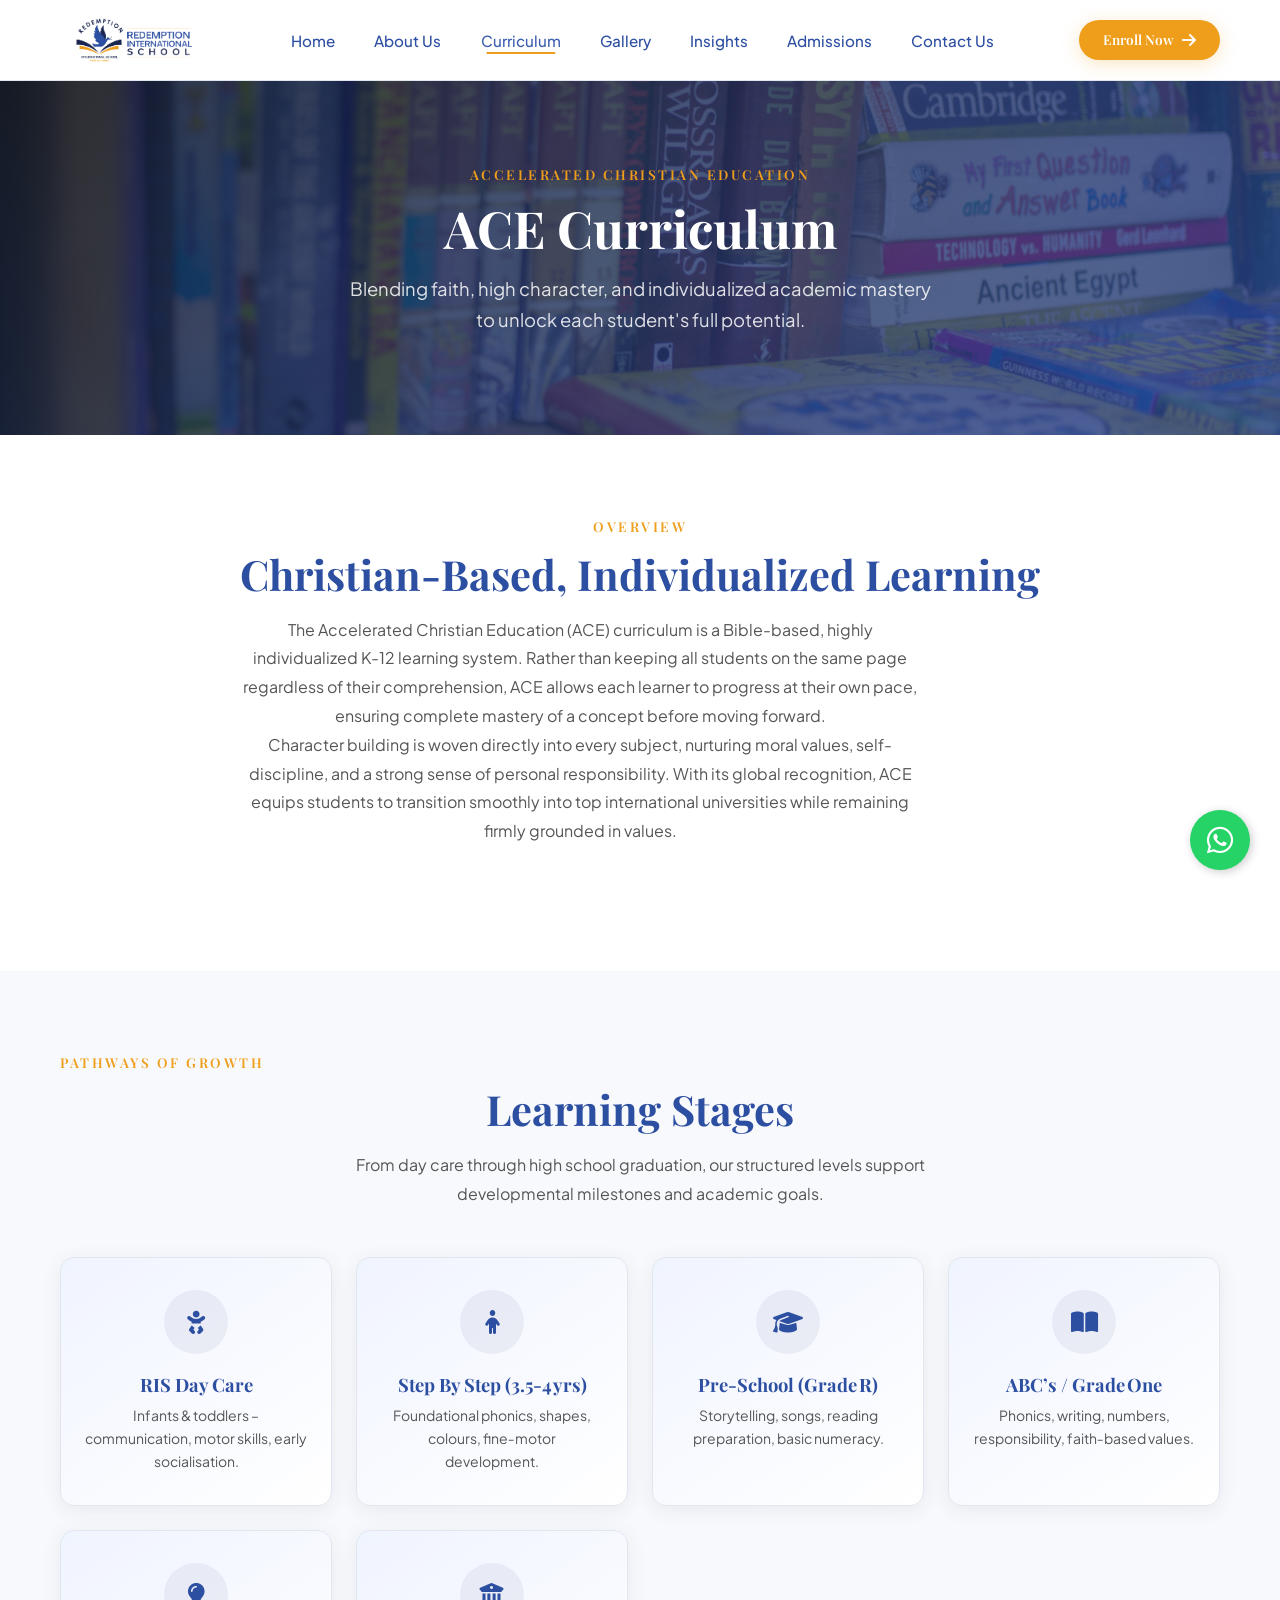
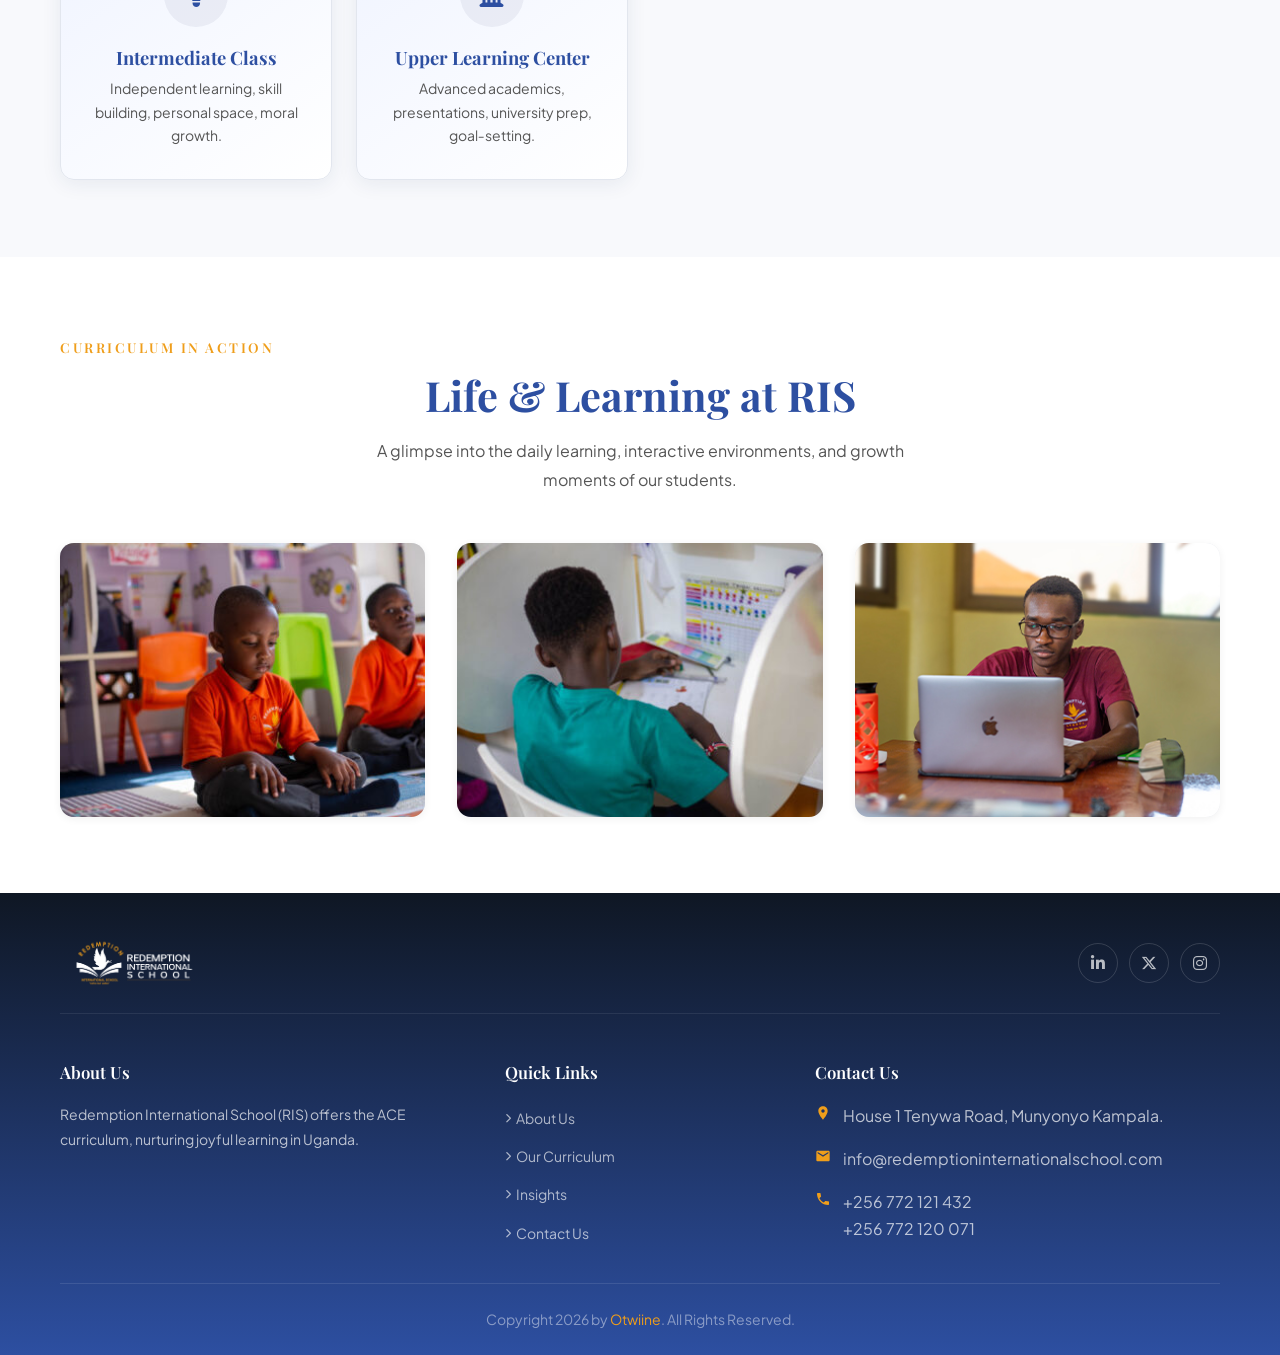
==== ace.html @ 7182ed81 "feat: update curriculum page to display ACE, Cambridge, and CBC pathways with dedicated sub-pages" ====
<!DOCTYPE html>
<html lang="en">

<head>
  <meta charset="UTF-8">
  <meta name="viewport" content="width=device-width, initial-scale=1.0">
  <title>ACE Curriculum | Redemption International School</title>
  <link rel="icon" type="image/png" href="Assets/Images/Logos/ris-logo-2.png">
  <meta name="description"
    content="Explore the Accelerated Christian Education (ACE) curriculum and learning stages at Redemption International School.">
  <link rel="stylesheet" href="style.css">
  <!-- Font Awesome -->
  <link rel="stylesheet" href="https://cdnjs.cloudflare.com/ajax/libs/font-awesome/6.5.1/css/all.min.css"
    integrity="sha512-DTOQO9RWCH3ppGqcWaEA1BIZOC6xxalwEsw9c2QQeAIftl+Vegovlnee1c9QX4TctnWMn13TZye+giMm8e2LwA=="
    crossorigin="anonymous" referrerpolicy="no-referrer">
</head>

<body>
  <!-- HEADER -->
  <header class="header" id="header">
    <nav class="nav-bar">
      <div class="container">
        <a href="index.html" class="logo"><img src="Assets/Images/Logos/ris-logo.png" alt="RIS Logo"></a>
        <ul class="nav-menu" id="navMenu">
          <li><a href="index.html#hero">Home</a></li>
          <li><a href="index.html#about">About Us</a></li>
          <li><a href="curriculum.html" class="active">Curriculum</a></li>
          <li><a href="gallery.html">Gallery</a></li>
          <li><a href="insights.html">Insights</a></li>
          <li><a href="admissions.html">Admissions</a></li>
          <li><a href="contact.html">Contact Us</a></li>
        </ul>
        <div class="nav-cta"><a href="admissions.html" class="btn btn-primary">Enroll Now <i
              class="fas fa-arrow-right"></i></a></div>
        <div class="menu-toggle" id="menuToggle" aria-label="Toggle navigation menu" role="button" tabindex="0">
          <span></span><span></span><span></span>
        </div>
      </div>
    </nav>
  </header>

  <div class="mobile-overlay" id="mobileOverlay"></div>

  <!-- PAGE HEADER -->
  <section class="page-header" style="background-image: url('Assets/Images/library.jpeg');">
    <div class="page-header-overlay"></div>
    <div class="container">
      <span class="subtitle centered">Accelerated Christian Education</span>
      <h1 class="page-title">ACE Curriculum</h1>
      <p class="page-desc">Blending faith, high character, and individualized academic mastery to unlock each student's full potential.</p>
    </div>
  </section>

  <!-- INTRO SECTION -->
  <section class="section-pad" id="curriculum-intro">
    <div class="container">
      <div class="text-center" style="max-width: 800px; margin: 0 auto 3rem;">
        <span class="subtitle centered">Overview</span>
        <h2 class="section-heading">Christian-Based, Individualized Learning</h2>
        <p class="section-text">
          The Accelerated Christian Education (ACE) curriculum is a Bible-based, highly individualized K-12 learning system. Rather than keeping all students on the same page regardless of their comprehension, ACE allows each learner to progress at their own pace, ensuring complete mastery of a concept before moving forward. 
        </p>
        <p class="section-text">
          Character building is woven directly into every subject, nurturing moral values, self-discipline, and a strong sense of personal responsibility. With its global recognition, ACE equips students to transition smoothly into top international universities while remaining firmly grounded in values.
        </p>
      </div>
    </div>
  </section>

  <!-- STAGES GRID -->
  <section class="section-pad" id="stages" style="background-color: var(--clr-light);">
    <div class="container">
      <span class="subtitle centered">Pathways of Growth</span>
      <h2 class="section-heading text-center">Learning Stages</h2>
      <p class="section-text text-center" style="max-width: 600px; margin: 0 auto 3rem;">
        From day care through high school graduation, our structured levels support developmental milestones and academic goals.
      </p>
      <div class="values-grid stagger-children">
        <div class="value-card">
          <div class="icon-circle"><i class="fas fa-baby"></i></div>
          <h3>RIS Day Care</h3>
          <p>Infants & toddlers – communication, motor skills, early socialisation.</p>
        </div>
        <div class="value-card">
          <div class="icon-circle"><i class="fas fa-child"></i></div>
          <h3>Step By Step (3.5‑4 yrs)</h3>
          <p>Foundational phonics, shapes, colours, fine‑motor development.</p>
        </div>
        <div class="value-card">
          <div class="icon-circle"><i class="fas fa-graduation-cap"></i></div>
          <h3>Pre‑School (Grade R)</h3>
          <p>Storytelling, songs, reading preparation, basic numeracy.</p>
        </div>
        <div class="value-card">
          <div class="icon-circle"><i class="fas fa-book-open"></i></div>
          <h3>ABC’s / Grade One</h3>
          <p>Phonics, writing, numbers, responsibility, faith‑based values.</p>
        </div>
        <div class="value-card">
          <div class="icon-circle"><i class="fas fa-lightbulb"></i></div>
          <h3>Intermediate Class</h3>
          <p>Independent learning, skill building, personal space, moral growth.</p>
        </div>
        <div class="value-card">
          <div class="icon-circle"><i class="fas fa-university"></i></div>
          <h3>Upper Learning Center</h3>
          <p>Advanced academics, presentations, university prep, goal‑setting.</p>
        </div>
      </div>
    </div>
  </section>

  <!-- GALLERY SECTION -->
  <section class="section-pad" id="curriculum-gallery" style="background-color: var(--clr-white);">
    <div class="container">
      <span class="subtitle centered">Curriculum in Action</span>
      <h2 class="section-heading text-center">Life & Learning at RIS</h2>
      <p class="section-text text-center" style="max-width: 600px; margin: 0 auto 2rem;">
        A glimpse into the daily learning, interactive environments, and growth moments of our students.
      </p>

      <div class="gallery-grid">
        <!-- Image 1 -->
        <div class="gallery-item">
          <img src="Assets/Images/Gallery/preschool.jpeg" alt="Preschool Learning">
          <div class="overlay"><span>Early Discovery & Phonics</span></div>
        </div>
        <!-- Image 2 -->
        <div class="gallery-item">
          <img src="Assets/Images/Gallery/Focus.jpeg" alt="Individualized Focus">
          <div class="overlay"><span>Self-Paced Mastery & Study</span></div>
        </div>
        <!-- Image 3 -->
        <div class="gallery-item">
          <img src="Assets/Images/Gallery/Upper.jpg" alt="Upper Learning">
          <div class="overlay"><span>Collaborative Problem Solving</span></div>
        </div>
      </div>
    </div>
  </section>

  <!-- FOOTER -->
  <footer class="footer" id="footer">
    <div class="container">
      <div class="footer-top">
        <div class="footer-logo"><a href="index.html" class="logo"><img src="Assets/Images/Logos/ris-logo-1.png"
              alt="RIS Logo"></a></div>
        <div class="footer-socials">
          <a href="https://www.linkedin.com/company/redemption-international-school/" target="_blank"
            rel="noopener noreferrer" aria-label="LinkedIn"><i class="fab fa-linkedin-in"></i></a>
          <a href="https://x.com/RIS_Munyonyo" target="_blank" rel="noopener noreferrer" aria-label="Twitter / X"><i
              class="fab fa-x-twitter"></i></a>
          <a href="https://www.instagram.com/redemption_international_sch" target="_blank" rel="noopener noreferrer"
            aria-label="Instagram"><i class="fab fa-instagram"></i></a>
        </div>
      </div>
      <div class="footer-grid">
        <div class="footer-col">
          <h3>About Us</h3>
          <p>Redemption International School (RIS) offers the ACE curriculum, nurturing joyful learning in Uganda.</p>
        </div>
        <div class="footer-col">
          <h3>Quick Links</h3>
          <ul>
            <li><a href="index.html#about"><i class="fas fa-chevron-right" style="font-size:0.6rem;"></i> About Us</a>
            </li>
            <li><a href="curriculum.html"><i class="fas fa-chevron-right" style="font-size:0.6rem;"></i> Our
                Curriculum</a></li>
            <li><a href="insights.html"><i class="fas fa-chevron-right" style="font-size:0.6rem;"></i> Insights</a></li>
            <li><a href="contact.html"><i class="fas fa-chevron-right" style="font-size:0.6rem;"></i> Contact Us</a>
            </li>
          </ul>
        </div>
        <div class="footer-col">
          <h3>Contact Us</h3>
          <div class="footer-contact-item"><svg viewBox="0 0 24 24">
              <path
                d="M12 2C8.13 2 5 5.13 5 9c0 5.25 7 13 7 13s7-7.75 7-13c0-3.87-3.13-7-7-7zm0 9.5c-1.38 0-2.5-1.12-2.5-2.5S10.62 6.5 12 6.5s2.5 1.12 2.5 2.5S13.38 11.5 12 11.5z" />
            </svg>House 1 Tenywa Road, Munyonyo Kampala.</div>
          <div class="footer-contact-item"><svg viewBox="0 0 24 24">
              <path
                d="M20 4H4c-1.1 0-2 .9-2 2v12c0 1.1.9 2 2 2h16c1.1 0 2-.9 2-2V6c0-1.1-.9-2-2-2zm0 4l-8 5-8-5V6l8 5 8-5v2z" />
            </svg><a href="mailto:info@redemptioninternationalschool.com">info@redemptioninternationalschool.com</a>
          </div>
          <div class="footer-contact-item"><svg viewBox="0 0 24 24">
              <path
                d="M6.62 10.79c1.44 2.83 3.76 5.14 6.59 6.59l2.2-2.2c.27-.27.67-.36 1.02-.24 1.12.37 2.33.57 3.57.57.55 0 1 .45 1 1V20c0 .55-.45 1-1 1-9.39 0-17-7.61-17-17 0-.55.45-1 1-1h3.5c.55 0 1 .45 1 1 0 1.25.2 2.45.57 3.57.11.35.03.74-.25 1.02l-2.2 2.2z" />
            </svg>+256 772 121 432<br>+256 772 120 071</div>
        </div>
      </div>
      <div class="footer-bottom">
        <p>Copyright <span id="footerYear"></span> by <a href="https://github.com/Otwiine" target="_blank">Otwiine</a>.
          All Rights Reserved.</p>
      </div>
    </div>
  </footer>

  <button class="scroll-top" id="scrollTop" aria-label="Scroll to top"><svg viewBox="0 0 24 24">
      <path d="M7.41 15.41L12 10.83l4.59 4.58L18 14l-6-6-6 6z" />
    </svg></button>

  <script src="script.js"></script>
  <div class="whatsapp-float" id="whatsappFloat">
    <div class="whatsapp-options" id="whatsappOptions">
      <a href="https://wa.me/256772121432" target="_blank" class="whatsapp-option"><i class="fab fa-whatsapp"></i> +256
        772 121 432</a>
      <a href="https://wa.me/254794888133" target="_blank" class="whatsapp-option"><i class="fab fa-whatsapp"></i> +254
        794 888 133</a>
    </div>
    <button class="whatsapp-btn" id="whatsappBtn" aria-label="Contact on WhatsApp"><i
        class="fab fa-whatsapp"></i></button>
  </div>
</body>

</html>
---- style.css ----
/* ============================================
   REDEMPTION INTERNATIONAL SCHOOL — STYLE.CSS
   ============================================ */

/* ---------- Google Fonts ---------- */
@import url('https://fonts.googleapis.com/css2?family=Playfair+Display:wght@700;800&family=Plus+Jakarta+Sans:wght@300;400;500;600;700;800&display=swap');

/* ---------- CSS Custom Properties ---------- */
:root {
  /* Colors */
  --clr-primary: #2d4fa1;
  /* Updated Royal Blue */
  --clr-primary-light: #3d5fb1;
  /* Adjusted Royal Blue Light */
  --clr-accent: #ef9e1b;
  /* Updated Warm Amber Gold */
  --clr-accent-hover: #d88a0a;
  --clr-dark: #0f1724;
  --clr-charcoal: #242424;
  --clr-body: #555;
  --clr-light: #f8f9fc;
  --clr-white: #ffffff;
  --clr-border: #e2e6ee;
  --clr-card-bg: #ffffff;
  --clr-overlay: rgba(15, 23, 36, 0.65);

  /* Gradients */
  --grad-hero: linear-gradient(135deg, rgba(45, 79, 161, 0.88) 0%, rgba(15, 23, 36, 0.75) 100%);
  --grad-accent: linear-gradient(135deg, #ef9e1b 0%, #f7bd00 100%);
  --grad-dark: linear-gradient(180deg, #0f1724 0%, #2d4fa1 100%);
  --grad-card: linear-gradient(145deg, #f0f4ff 0%, #ffffff 100%);

  /* Typography */
  --ff-heading: 'Playfair Display', serif;
  --ff-body: 'Plus Jakarta Sans', sans-serif;

  --fs-hero: clamp(2.2rem, 5vw, 3.8rem);
  --fs-h2: clamp(1.6rem, 3.5vw, 2.6rem);
  --fs-h3: clamp(1.1rem, 2vw, 1.5rem);
  --fs-h5: 0.85rem;
  --fs-body: 1rem;
  --fs-small: 0.875rem;

  /* Spacing */
  --section-pad: clamp(3rem, 6vw, 6rem) clamp(1rem, 4vw, 2rem);
  --container-max: 1200px;

  /* Misc */
  --radius-sm: 8px;
  --radius-md: 14px;
  --radius-lg: 24px;
  --radius-full: 9999px;
  --shadow-sm: 0 2px 8px rgba(0, 0, 0, 0.06);
  --shadow-md: 0 8px 30px rgba(0, 0, 0, 0.09);
  --shadow-lg: 0 16px 50px rgba(0, 0, 0, 0.12);
  --shadow-card: 0 4px 20px rgba(26, 46, 90, 0.08);
  --transition: 0.35s cubic-bezier(0.4, 0, 0.2, 1);
}

/* ---------- Reset & Base ---------- */
*,
*::before,
*::after {
  margin: 0;
  padding: 0;
  box-sizing: border-box;
}

html {
  scroll-behavior: smooth;
  -webkit-text-size-adjust: 100%;
}

body {
  font-family: var(--ff-body);
  font-size: var(--fs-body);
  line-height: 1.7;
  color: var(--clr-body);
  background: var(--clr-white);
  overflow-x: hidden;
  -webkit-font-smoothing: antialiased;
}

img {
  max-width: 100%;
  height: auto;
  display: block;
}

a {
  text-decoration: none;
  color: inherit;
  transition: color var(--transition);
}

ul,
ol {
  list-style: none;
}

h1,
h2,
h3,
h4,
h5,
h6 {
  font-family: var(--ff-heading);
  color: var(--clr-primary);
  line-height: 1.25;
  font-weight: 700;
}

.container {
  width: 100%;
  max-width: var(--container-max);
  margin: 0 auto;
  padding: 0 1.25rem;
}

/* ---------- Utility ---------- */
.section-pad {
  padding: var(--section-pad);
}

.text-center {
  text-align: center;
}

.text-center.section-text {
  margin-left: auto;
  margin-right: auto;
}

.subtitle {
  display: inline-block;
  font-family: var(--ff-heading);
  font-size: var(--fs-h5);
  font-weight: 600;
  text-transform: uppercase;
  letter-spacing: 2.5px;
  color: var(--clr-accent);
  margin-bottom: 0.6rem;
  position: relative;
  padding-left: 45px;
}

.subtitle::before {
  content: '';
  position: absolute;
  left: 0;
  top: 50%;
  transform: translateY(-50%);
  width: 32px;
  height: 2px;
  background: var(--clr-accent);
}

.subtitle.centered {
  padding-left: 0;
}

.subtitle.centered::before {
  display: none;
}

.section-heading {
  font-size: var(--fs-h2);
  margin-bottom: 1rem;
  color: var(--clr-primary);
}

.section-text {
  max-width: 680px;
  color: var(--clr-body);
  line-height: 1.8;
}

/* ============================================
   GLOBAL STYLES
   ============================================ */
.img-responsive {
  max-width: 100%;
  height: auto;
  display: block;
}

/* ============================================
   BUTTONS
   ============================================ */
.btn {
  display: inline-flex;
  align-items: center;
  gap: 0.5rem;
  padding: 0.8rem 2rem;
  border-radius: var(--radius-full);
  font-family: var(--ff-heading);
  font-size: 0.95rem;
  font-weight: 600;
  cursor: pointer;
  border: none;
  transition: all var(--transition);
  text-transform: capitalize;
}

.btn-primary {
  background: var(--clr-accent);
  color: var(--clr-white);
  box-shadow: 0 4px 18px rgba(239, 158, 28, 0.25);
}

.btn-primary:hover {
  background: var(--clr-accent-hover);
  transform: translateY(-2px);
  box-shadow: 0 8px 28px rgba(239, 158, 28, 0.35);
}

.btn-outline {
  background: transparent;
  color: var(--clr-white);
  border: 2px solid var(--clr-white);
}

.btn-outline:hover {
  background: var(--clr-white);
  color: var(--clr-primary);
  transform: translateY(-2px);
}

.btn-secondary {
  background: var(--clr-primary);
  color: var(--clr-white);
}

.btn-secondary:hover {
  background: var(--clr-primary-light);
  transform: translateY(-2px);
}

.btn-link {
  background: none;
  padding: 0;
  color: var(--clr-accent);
  font-weight: 600;
  text-decoration: none;
  position: relative;
}

.btn-link::after {
  content: '';
  position: absolute;
  bottom: -2px;
  left: 0;
  width: 0;
  height: 2px;
  background: var(--clr-accent);
  transition: width var(--transition);
}

.btn-link:hover::after {
  width: 100%;
}

.btn svg,
.btn i {
  font-size: 1rem;
  transition: transform var(--transition);
}

.btn:hover svg,
.btn:hover i {
  transform: translateX(4px);
}


/* ============================================
   CONTACT PAGE STYLES (REDESIGNED)
   ============================================ */
.contact-grid-main {
  display: grid;
  grid-template-columns: 1fr 1fr;
  gap: 4rem;
  margin-top: 3rem;
  margin-bottom: 5rem;
  align-items: start;
}

.contact-details-side .text-left {
  margin-bottom: 3rem;
}

.contact-info-v2 {
  display: flex;
  flex-direction: column;
  gap: 1.5rem;
  margin-bottom: 3rem;
}

.info-card-v2 {
  display: flex;
  gap: 1.5rem;
  padding: 1.5rem;
  background: var(--clr-light);
  border-radius: var(--radius-md);
  transition: all var(--transition);
  border: 1px solid var(--clr-border);
  text-decoration: none;
  color: inherit;
}

.info-card-v2:hover {
  transform: translateX(10px);
  border-color: var(--clr-primary);
  background: var(--clr-white);
  box-shadow: var(--shadow-md);
}

.info-card-v2 .icon-box {
  width: 50px;
  height: 50px;
  background: var(--clr-primary);
  color: var(--clr-white);
  border-radius: 12px;
  display: flex;
  align-items: center;
  justify-content: center;
  font-size: 1.2rem;
  flex-shrink: 0;
}

.info-text h4 {
  font-size: 1.1rem;
  margin-bottom: 0.3rem;
  color: var(--clr-primary);
}

.info-text p {
  font-size: 0.95rem;
  color: var(--clr-body);
  line-height: 1.5;
}

.click-hint {
  display: block;
  font-size: 0.8rem;
  color: var(--clr-accent);
  margin-top: 0.5rem;
  font-weight: 600;
}

.contact-image-space {
  margin-top: 2rem;
}

.form-card-v2 {
  background: var(--clr-white);
  padding: 3rem;
  border-radius: var(--radius-lg);
  box-shadow: var(--shadow-lg);
  border: 1px solid var(--clr-border);
}

.form-card-v2 h3 {
  margin-bottom: 2rem;
  font-size: 1.8rem;
  color: var(--clr-primary);
}

.contact-form-v2 .form-row {
  display: grid;
  grid-template-columns: 1fr 1fr;
  gap: 1.5rem;
}

.contact-form-v2 .form-group {
  margin-bottom: 1.5rem;
}

.contact-form-v2 label {
  display: block;
  font-weight: 600;
  margin-bottom: 0.5rem;
  color: var(--clr-primary);
  font-size: 0.9rem;
}

.contact-form-v2 input,
.contact-form-v2 textarea {
  width: 100%;
  padding: 1rem;
  border: 1px solid var(--clr-border);
  border-radius: var(--radius-sm);
  background: #fdfdfd;
  transition: all var(--transition);
}

.contact-form-v2 input:focus,
.contact-form-v2 textarea:focus {
  outline: none;
  border-color: var(--clr-primary);
  background: var(--clr-white);
  box-shadow: 0 0 0 4px rgba(45, 79, 161, 0.1);
}

.social-links-v2 {
  margin-top: 3rem;
  padding-top: 2rem;
  border-top: 1px solid var(--clr-border);
}

.social-links-v2 p {
  font-weight: 600;
  margin-bottom: 1rem;
  color: var(--clr-primary);
}

.social-links-v2 .social-icons {
  display: flex;
  gap: 1rem;
}

.social-links-v2 .social-icons a {
  width: 45px;
  height: 45px;
  background: var(--clr-light);
  color: var(--clr-primary);
  border-radius: 50%;
  display: flex;
  align-items: center;
  justify-content: center;
  transition: all var(--transition);
}

.social-links-v2 .social-icons a:hover {
  background: var(--clr-primary);
  color: var(--clr-white);
  transform: translateY(-5px);
}

.map-container-v2 {
  border-radius: var(--radius-lg);
  overflow: hidden;
  box-shadow: var(--shadow-lg);
}

.w-100 {
  width: 100%;
}

@media (max-width: 992px) {
  .contact-grid-main {
    grid-template-columns: 1fr;
    gap: 3rem;
  }

  .contact-form-v2 .form-row {
    grid-template-columns: 1fr;
    gap: 0;
  }
}


/* ---------- Page Header Banner ---------- */
.page-header {
  position: relative;
  padding: 160px 0 100px;
  background-size: cover;
  background-position: center;
  background-repeat: no-repeat;
  color: var(--clr-white);
  text-align: center;
}

.page-header-overlay {
  position: absolute;
  inset: 0;
  background: linear-gradient(135deg, rgba(15, 23, 36, 0.85) 0%, rgba(45, 79, 161, 0.75) 100%);
  z-index: 1;
}

.page-header .container {
  position: relative;
  z-index: 2;
}

.page-header .subtitle {
  color: var(--clr-accent);
}

.page-header h1.page-title {
  font-size: clamp(2.2rem, 5vw, 3.2rem);
  color: var(--clr-white);
  margin-bottom: 0.8rem;
  font-family: var(--ff-heading);
}

.page-header .page-desc {
  font-size: clamp(0.95rem, 1.5vw, 1.15rem);
  color: rgba(255, 255, 255, 0.85);
  max-width: 600px;
  margin: 0 auto;
}

.gallery-section {
  padding: 120px 0 80px;
  background: var(--clr-light);
}

.gallery-grid {
  display: grid;
  grid-template-columns: repeat(auto-fill, minmax(300px, 1fr));
  gap: 2rem;
  margin-top: 3rem;
}

.gallery-item {
  position: relative;
  border-radius: var(--radius-md);
  overflow: hidden;
  aspect-ratio: 4/3;
  box-shadow: var(--shadow-sm);
  transition: transform var(--transition), box-shadow var(--transition);
  background: var(--clr-border);
  display: flex;
  align-items: center;
  justify-content: center;
}

.gallery-item:hover {
  transform: translateY(-5px);
  box-shadow: var(--shadow-md);
}

.gallery-item img {
  width: 100%;
  height: 100%;
  object-fit: cover;
  transition: transform 0.5s ease;
}

.gallery-item:hover img {
  transform: scale(1.05);
}

.gallery-item .overlay {
  position: absolute;
  inset: 0;
  background: linear-gradient(to top, rgba(26, 46, 90, 0.8), transparent);
  opacity: 0;
  transition: opacity var(--transition);
  display: flex;
  align-items: flex-end;
  padding: 1.5rem;
}

.gallery-item:hover .overlay {
  opacity: 1;
}

.gallery-item .overlay span {
  color: var(--clr-white);
  font-weight: 600;
  font-size: 1.1rem;
}

@media (max-width: 768px) {
  .gallery-grid {
    grid-template-columns: repeat(auto-fill, minmax(250px, 1fr));
    gap: 1.5rem;
  }
}

.header {
  position: fixed;
  top: 0;
  left: 0;
  width: 100%;
  z-index: 1000;
  transition: all var(--transition);
}

.header-top {
  display: none;
}

.header-top .container {
  display: flex;
  justify-content: flex-end;
  align-items: center;
  gap: 1.5rem;
  flex-wrap: wrap;
}

.header-top a {
  color: var(--clr-body);
}

.header-top a:hover {
  color: var(--clr-primary);
}

.header-top .info-item {
  display: flex;
  align-items: center;
  gap: 0.4rem;
}

.header-top .info-item svg {
  width: 14px;
  height: 14px;
  fill: var(--clr-primary);
}

.nav-bar {
  background: var(--clr-white);
  backdrop-filter: blur(18px);
  -webkit-backdrop-filter: blur(18px);
  border-bottom: 1px solid var(--clr-border);
  padding: 0;
  transition: all var(--transition);
}

.header.scrolled .nav-bar {
  background: var(--clr-white);
  box-shadow: var(--shadow-lg);
}

.nav-bar .container {
  display: flex;
  align-items: center;
  justify-content: space-between;
  min-height: 80px;
}

.logo {
  display: flex;
  align-items: center;
  gap: 0.8rem;
  flex-shrink: 0;
}

.logo img {
  height: 60px;
  width: auto;
  object-fit: contain;
}

.logo-text {
  font-family: var(--ff-heading);
  font-weight: 700;
  font-size: 1.2rem;
  color: var(--clr-primary);
  line-height: 1.1;
}

.logo-text span {
  display: block;
  font-size: 0.7rem;
  font-weight: 400;
  letter-spacing: 1.5px;
  text-transform: uppercase;
  color: var(--clr-body);
  opacity: 0.8;
}

.nav-menu {
  display: flex;
  align-items: center;
  gap: 0.25rem;
}

.nav-menu a {
  padding: 0.6rem 1.1rem;
  color: var(--clr-primary);
  font-size: 0.95rem;
  font-weight: 500;
  border-radius: var(--radius-sm);
  transition: all var(--transition);
  position: relative;
}

.nav-menu a::after {
  content: '';
  position: absolute;
  bottom: 5px;
  left: 50%;
  transform: translateX(-50%);
  width: 0;
  height: 2px;
  background: var(--clr-accent);
  border-radius: 2px;
  transition: width var(--transition);
}

.nav-menu a:hover,
.nav-menu a.active {
  color: var(--clr-primary-light);
}

.nav-menu a:hover::after,
.nav-menu a.active::after {
  width: 60%;
}

.nav-cta {
  display: flex;
  align-items: center;
  gap: 1rem;
}

.nav-cta .btn {
  padding: 0.55rem 1.5rem;
  font-size: 0.85rem;
}

/* Hamburger */
.menu-toggle {
  display: none;
  flex-direction: column;
  gap: 5px;
  cursor: pointer;
  padding: 0.5rem;
  z-index: 1001;
}

.menu-toggle span {
  width: 26px;
  height: 2.5px;
  background: var(--clr-primary);
  border-radius: 3px;
  transition: all var(--transition);
}

.menu-toggle.active span:nth-child(1) {
  transform: rotate(45deg) translate(5px, 5px);
}

.menu-toggle.active span:nth-child(2) {
  opacity: 0;
}

.menu-toggle.active span:nth-child(3) {
  transform: rotate(-45deg) translate(6px, -6px);
}


/* ============================================
   HERO SECTION
   ============================================ */
.hero {
  position: relative;
  min-height: 100vh;
  display: flex;
  align-items: center;
  justify-content: center;
  background: var(--clr-dark);
  overflow: hidden;
}

.hero-bg {
  position: absolute;
  inset: 0;
  z-index: 0;
}

.hero-video {
  width: 100%;
  height: 100%;
  object-fit: cover;
}

.hero-overlay {
  position: absolute;
  inset: 0;
  background: var(--grad-hero);
  z-index: 1;
}

.hero-content {
  position: relative;
  z-index: 2;
  text-align: center;
  max-width: 800px;
  padding: 2rem 1.5rem;
}

.hero-content h1 {
  font-size: var(--fs-hero);
  color: var(--clr-white);
  font-weight: 800;
  margin-bottom: 1.2rem;
  line-height: 1.15;
  animation: fadeInUp 0.8s ease-out;
}

.hero-content h1 span {
  color: var(--clr-accent);
}

.hero-content p {
  font-size: clamp(1rem, 2vw, 1.25rem);
  color: rgba(255, 255, 255, 0.85);
  margin-bottom: 2.2rem;
  animation: fadeInUp 0.8s 0.15s ease-out both;
}

.hero-buttons {
  display: flex;
  gap: 1rem;
  justify-content: center;
  flex-wrap: wrap;
  animation: fadeInUp 0.8s 0.3s ease-out both;
}


/* ============================================
   QUICK INFO BOXES
   ============================================ */
.quick-info {
  position: relative;
  z-index: 5;
  margin-top: -70px;
  padding: 0 1.25rem;
}

.quick-info .container {
  display: grid;
  grid-template-columns: repeat(3, 1fr);
  gap: 1.5rem;
}

.info-box {
  background: var(--clr-card-bg);
  border-radius: var(--radius-md);
  padding: 2rem 1.8rem;
  box-shadow: var(--shadow-md);
  display: flex;
  align-items: flex-start;
  gap: 1.2rem;
  transition: all var(--transition);
  border-bottom: 3px solid transparent;
}

.info-box:hover {
  transform: translateY(-5px);
  box-shadow: var(--shadow-lg);
  border-bottom-color: var(--clr-accent);
}

.info-box .icon-circle {
  width: 56px;
  height: 56px;
  min-width: 56px;
  border-radius: 50%;
  background: linear-gradient(135deg, rgba(239, 158, 28, 0.12) 0%, rgba(239, 158, 28, 0.05) 100%);
  display: flex;
  align-items: center;
  justify-content: center;
  color: var(--clr-accent);
  font-size: 1.3rem;
}

.info-box h3 {
  font-size: 1.1rem;
  margin-bottom: 0.35rem;
}

.info-box p {
  font-size: var(--fs-small);
  color: var(--clr-body);
  line-height: 1.6;
}


/* ============================================
   ABOUT SECTION
   ============================================ */
.about {
  padding: var(--section-pad);
  background: var(--clr-white);
}

.about .container {
  display: grid;
  grid-template-columns: 1fr 1fr;
  gap: 3.5rem;
  align-items: center;
}

.about-images {
  position: relative;
  display: flex;
  gap: 20px;
}

.about-img-main,
.about-img-secondary {
  flex: 1;
  border-radius: var(--radius-md);
  overflow: hidden;
  box-shadow: var(--shadow-md);
  height: 450px;
}

.about-img-main img,
.about-img-secondary img {
  width: 100%;
  height: 100%;
  object-fit: cover;
  transition: transform var(--transition);
}

.about-img-main:hover img,
.about-img-secondary:hover img {
  transform: scale(1.05);
}

@media (max-width: 768px) {
  .about-images {
    flex-direction: column;
  }

  .about-img-main,
  .about-img-secondary {
    height: 300px;
  }
}

.about-content .section-text {
  margin-bottom: 1.2rem;
}

.about-content .section-text+.section-text {
  margin-bottom: 2rem;
}


/* ============================================
   WHY CHOOSE US
   ============================================ */
.why-us {
  padding: var(--section-pad);
  background: var(--clr-light);
}

.why-us .container {
  display: flex;
  flex-direction: column;
  gap: 3rem;
}

.why-us-grid {
  display: grid;
  grid-template-columns: 1fr 1fr;
  gap: 3rem;
  align-items: center;
}

.why-us-content .section-text {
  margin-bottom: 2rem;
}

.mission-vision {
  display: flex;
  gap: 2rem;
  margin-top: 3rem;
  justify-content: center;
  flex-wrap: wrap;
}

.mv-card {
  background: var(--clr-card-bg);
  padding: 2rem;
  border-radius: var(--radius-md);
  box-shadow: var(--shadow-card);
  transition: all var(--transition);
  border-top: 3px solid var(--clr-accent);
  text-align: center;
  flex: 1;
  max-width: 450px;
  min-width: 280px;
  display: flex;
  flex-direction: column;
  align-items: center;
}

.mv-card:hover {
  transform: translateY(-4px);
  box-shadow: var(--shadow-md);
}

.mv-card .icon-circle {
  width: 56px;
  height: 56px;
  border-radius: 50%;
  background: rgba(239, 158, 28, 0.1);
  display: flex;
  align-items: center;
  justify-content: center;
  color: var(--clr-accent);
  margin-bottom: 1.2rem;
  font-size: 1.4rem;
}

.mv-card h3 {
  font-size: 1.05rem;
  margin-bottom: 0.5rem;
}

.mv-card p {
  font-size: var(--fs-small);
  line-height: 1.65;
}

.why-us-image {
  border-radius: var(--radius-lg);
  overflow: hidden;
  box-shadow: var(--shadow-lg);
}


/* ============================================
   FEATURES STRIP
   ============================================ */
.features-strip {
  background: var(--clr-primary);
  padding: 3rem 1.25rem;
}

.features-strip .container {
  display: grid;
  grid-template-columns: repeat(auto-fit, minmax(240px, 1fr));
  gap: 2.5rem;
}

.feature-item {
  text-align: center;
  color: var(--clr-white);
  transition: all var(--transition);
}

.feature-item:hover {
  transform: translateY(-4px);
}

.feature-item .icon-circle {
  width: 64px;
  height: 64px;
  margin: 0 auto 1rem;
  border-radius: 50%;
  background: rgba(255, 255, 255, 0.1);
  display: flex;
  align-items: center;
  justify-content: center;
  font-size: 1.5rem;
  color: var(--clr-accent);
  border: 2px solid rgba(255, 255, 255, 0.15);
  transition: all var(--transition);
}

.feature-item:hover .icon-circle {
  background: var(--clr-accent);
  color: var(--clr-white);
  border-color: var(--clr-accent);
}

.feature-item h3 {
  font-size: 1rem;
  color: var(--clr-white);
  font-weight: 600;
}


/* ============================================
   CORE VALUES
   ============================================ */
.core-values {
  padding: var(--section-pad);
  background: var(--clr-white);
}

.values-grid {
  display: grid;
  grid-template-columns: repeat(4, 1fr);
  gap: 1.5rem;
  margin-top: 2.5rem;
}

.value-card {
  background: var(--grad-card);
  border-radius: var(--radius-md);
  padding: 2rem 1.5rem;
  text-align: center;
  box-shadow: var(--shadow-card);
  transition: all var(--transition);
  border: 1px solid var(--clr-border);
  position: relative;
  overflow: hidden;
}

.value-card::before {
  content: '';
  position: absolute;
  top: 0;
  left: 0;
  width: 100%;
  height: 4px;
  background: var(--grad-accent);
  transform: scaleX(0);
  transform-origin: left;
  transition: transform var(--transition);
}

.value-card:hover::before {
  transform: scaleX(1);
}

.value-card:hover {
  transform: translateY(-6px);
  box-shadow: var(--shadow-md);
}

.value-card .icon-circle {
  width: 64px;
  height: 64px;
  margin: 0 auto 1.2rem;
  border-radius: 50%;
  background: rgba(26, 46, 90, 0.06);
  display: flex;
  align-items: center;
  justify-content: center;
  color: var(--clr-primary);
  font-size: 1.5rem;
  transition: all var(--transition);
}

.value-card:hover .icon-circle {
  background: var(--clr-primary);
  color: var(--clr-white);
}

.value-card h3 {
  font-size: 1.15rem;
  margin-bottom: 0.5rem;
}

.value-card p {
  font-size: var(--fs-small);
  line-height: 1.65;
}


/* ============================================
   CTA BANNER (Lifetime of Confidence)
   ============================================ */
.cta-banner {
  position: relative;
  padding: clamp(3.5rem, 7vw, 6rem) 1.25rem;
  background: var(--clr-dark);
  overflow: hidden;
}

.cta-banner-bg {
  position: absolute;
  inset: 0;
  z-index: 0;
}

.cta-banner-bg img {
  width: 100%;
  height: 100%;
  object-fit: cover;
}

.cta-banner-overlay {
  position: absolute;
  inset: 0;
  background: rgba(0, 0, 0, 0.4);
  z-index: 1;
}

.cta-banner .container {
  position: relative;
  z-index: 2;
  text-align: center;
}

.cta-banner h5 {
  font-size: var(--fs-h5);
  color: var(--clr-accent);
  text-transform: uppercase;
  letter-spacing: 3px;
  margin-bottom: 0.8rem;
}

.cta-banner h2 {
  font-size: var(--fs-h2);
  color: var(--clr-white);
  margin-bottom: 2rem;
}


/* ============================================
   FAQ SECTION
   ============================================ */
.faq {
  padding: var(--section-pad);
  background: var(--clr-light);
}

.faq .container {
  display: grid;
  grid-template-columns: 1fr 1fr;
  gap: 3rem;
  align-items: start;
}

.faq-content {
  padding-right: 1rem;
}

.accordion {
  display: flex;
  flex-direction: column;
  gap: 0.8rem;
  margin-top: 1.5rem;
}

.accordion-item {
  background: var(--clr-card-bg);
  border-radius: var(--radius-md);
  box-shadow: var(--shadow-sm);
  overflow: hidden;
  border: 1px solid var(--clr-border);
  transition: all var(--transition);
}

.accordion-item.active {
  box-shadow: var(--shadow-md);
  border-color: var(--clr-accent);
}

.accordion-header {
  display: flex;
  align-items: center;
  justify-content: space-between;
  padding: 1.2rem 1.5rem;
  cursor: pointer;
  gap: 1rem;
  transition: background var(--transition);
}

.accordion-header:hover {
  background: rgba(239, 158, 28, 0.04);
}

.accordion-header h4 {
  font-size: 1rem;
  font-weight: 600;
  color: var(--clr-charcoal);
  flex: 1;
}

.accordion-icon {
  width: 28px;
  height: 28px;
  min-width: 28px;
  border-radius: 50%;
  background: rgba(239, 158, 28, 0.1);
  display: flex;
  align-items: center;
  justify-content: center;
  transition: all var(--transition);
}

.accordion-icon svg {
  width: 14px;
  height: 14px;
  fill: var(--clr-accent);
  transition: transform var(--transition);
}

.accordion-item.active .accordion-icon {
  background: var(--clr-accent);
}

.accordion-item.active .accordion-icon svg {
  fill: var(--clr-white);
  transform: rotate(180deg);
}

.accordion-body {
  max-height: 0;
  overflow: hidden;
  transition: max-height 0.4s ease, padding 0.3s ease;
}

.accordion-item.active .accordion-body {
  max-height: 300px;
}

.accordion-body-inner {
  padding: 0 1.5rem 1.5rem;
  color: var(--clr-body);
  line-height: 1.8;
  font-size: var(--fs-small);
}

.faq-image {
  border-radius: var(--radius-lg);
  overflow: hidden;
  box-shadow: var(--shadow-lg);
}


/* ============================================
   ENROLL CTA
   ============================================ */
.enroll-cta {
  background: var(--grad-accent);
  padding: 2.5rem 1.25rem;
}

.enroll-cta .container {
  display: flex;
  align-items: center;
  justify-content: space-between;
  gap: 2rem;
  flex-wrap: wrap;
}

.enroll-cta h2 {
  font-size: clamp(1.3rem, 3vw, 1.8rem);
  color: var(--clr-white);
}

.enroll-cta .btn {
  background: var(--clr-white);
  color: var(--clr-primary);
  font-weight: 700;
}

.enroll-cta .btn:hover {
  background: var(--clr-dark);
  color: var(--clr-white);
}


/* ============================================
   NEWS / ARTICLES
   ============================================ */
.news {
  padding: var(--section-pad);
  background: var(--clr-white);
}

.news-grid {
  display: grid;
  grid-template-columns: repeat(3, 1fr);
  gap: 2rem;
  margin-top: 2.5rem;
}

.news-card {
  background: var(--clr-card-bg);
  border-radius: var(--radius-md);
  overflow: hidden;
  box-shadow: var(--shadow-card);
  transition: all var(--transition);
  border: 1px solid var(--clr-border);
}

.news-card:hover {
  transform: translateY(-6px);
  box-shadow: var(--shadow-lg);
}

.news-card-img {
  position: relative;
  height: 220px;
  overflow: hidden;
}

.news-card-img img {
  width: 100%;
  height: 100%;
  object-fit: cover;
  transition: transform 0.5s ease;
}

.news-card:hover .news-card-img img {
  transform: scale(1.06);
}

.news-date {
  position: absolute;
  top: 16px;
  left: 16px;
  background: var(--clr-accent);
  color: var(--clr-white);
  padding: 0.4rem 0.8rem;
  border-radius: var(--radius-sm);
  text-align: center;
  font-family: var(--ff-heading);
  line-height: 1.2;
}

.news-date strong {
  display: block;
  font-size: 1.25rem;
  font-weight: 700;
}

.news-date span {
  font-size: 0.7rem;
  text-transform: uppercase;
  letter-spacing: 1px;
  font-weight: 500;
}

.news-card-body {
  padding: 1.5rem;
}

.news-card-body h3 {
  font-size: 1.05rem;
  margin-bottom: 0.6rem;
  line-height: 1.4;
  transition: color var(--transition);
}

.news-card:hover .news-card-body h3 {
  color: var(--clr-accent);
}

.news-card-body p {
  font-size: var(--fs-small);
  color: var(--clr-body);
  line-height: 1.7;
  margin-bottom: 1rem;
  display: -webkit-box;
  -webkit-line-clamp: 3;
  -webkit-box-orient: vertical;
  overflow: hidden;
}


/* ============================================
   WHATSAPP FLOATING BUTTON
   ============================================ */
.whatsapp-float {
  position: fixed;
  bottom: 30px;
  right: 30px;
  z-index: 999;
}

.whatsapp-btn {
  width: 60px;
  height: 60px;
  background-color: #25d366;
  color: #fff;
  border-radius: 50%;
  display: flex;
  align-items: center;
  justify-content: center;
  font-size: 30px;
  box-shadow: 2px 2px 10px rgba(0, 0, 0, 0.2);
  border: none;
  cursor: pointer;
  transition: all 0.3s ease;
}

.whatsapp-btn:hover {
  background-color: #128c7e;
  transform: scale(1.1);
}

.whatsapp-options {
  position: absolute;
  bottom: 75px;
  right: 0;
  background: white;
  border-radius: 10px;
  box-shadow: 0 5px 15px rgba(0, 0, 0, 0.2);
  padding: 10px;
  display: none;
  flex-direction: column;
  gap: 10px;
  width: 200px;
  animation: slideUp 0.3s ease;
}

.whatsapp-options.show {
  display: flex;
}

.whatsapp-option {
  padding: 10px;
  color: #333;
  font-size: 0.9rem;
  font-weight: 600;
  display: flex;
  align-items: center;
  gap: 10px;
  border-radius: 5px;
  transition: background 0.3s;
}

.whatsapp-option:hover {
  background: #f0f0f0;
  color: #25d366;
}

.whatsapp-option i {
  color: #25d366;
  font-size: 1.2rem;
}

@keyframes slideUp {
  from {
    opacity: 0;
    transform: translateY(10px);
  }

  to {
    opacity: 1;
    transform: translateY(0);
  }
}

@media (max-width: 768px) {
  .whatsapp-float {
    bottom: 20px;
    right: 20px;
  }
}

.footer {
  background: var(--grad-dark);
  color: rgba(255, 255, 255, 0.7);
  padding: 2.5rem 1.25rem 0;
}

.footer .logo-text {
  color: var(--clr-white);
}

.footer .logo-text span {
  color: rgba(255, 255, 255, 0.7);
}

.footer-top {
  display: flex;
  justify-content: space-between;
  align-items: center;
  padding-bottom: 1.2rem;
  border-bottom: 1px solid rgba(255, 255, 255, 0.08);
  margin-bottom: 1.5rem;
}

.footer-logo .logo-text {
  font-size: 1.3rem;
}

.footer-socials {
  display: flex;
  gap: 0.7rem;
}

.footer-socials a {
  width: 40px;
  height: 40px;
  border-radius: 50%;
  border: 1px solid rgba(255, 255, 255, 0.15);
  display: flex;
  align-items: center;
  justify-content: center;
  color: rgba(255, 255, 255, 0.7);
  font-size: 1rem;
  transition: all var(--transition);
}

.footer-socials a:hover {
  background: var(--clr-accent);
  border-color: var(--clr-accent);
  color: var(--clr-white);
}

.footer-grid {
  display: grid;
  grid-template-columns: 1.5fr 1fr 1.5fr;
  gap: 2.5rem;
  padding: 1.5rem 0;
}

.footer-col h3 {
  font-size: 1.05rem;
  color: var(--clr-white);
  margin-bottom: 1.2rem;
  font-weight: 600;
}

.footer-col p {
  font-size: var(--fs-small);
  line-height: 1.8;
}

.footer-col ul li {
  margin-bottom: 0.6rem;
}

.footer-col ul li a {
  font-size: var(--fs-small);
  color: rgba(255, 255, 255, 0.65);
  transition: all var(--transition);
  display: inline-flex;
  align-items: center;
  gap: 0.3rem;
}

.footer-col ul li a:hover {
  color: var(--clr-accent);
  padding-left: 4px;
}

.footer-contact-item {
  display: flex;
  align-items: flex-start;
  gap: 0.75rem;
  margin-bottom: 1rem;
}

.footer-contact-item svg {
  width: 16px;
  height: 16px;
  min-width: 16px;
  fill: var(--clr-accent);
  margin-top: 3px;
}

.footer-contact-item span {
  font-size: var(--fs-small);
  line-height: 1.6;
}

.footer-contact-item a {
  color: rgba(255, 255, 255, 0.7);
}

.footer-contact-item a:hover {
  color: var(--clr-accent);
}

.footer-bottom {
  border-top: 1px solid rgba(255, 255, 255, 0.1);
  padding: 1.5rem 0;
  text-align: center;
  font-size: var(--fs-small);
  color: rgba(255, 255, 255, 0.45);
}

.footer-bottom a {
  color: var(--clr-accent);
}


/* ============================================
   SCROLL ANIMATIONS
   ============================================ */
.reveal {
  opacity: 0;
  transform: translateY(30px);
  transition: opacity 0.7s ease, transform 0.7s ease;
}

.reveal.visible {
  opacity: 1;
  transform: translateY(0);
}

.reveal-left {
  opacity: 0;
  transform: translateX(-40px);
  transition: opacity 0.7s ease, transform 0.7s ease;
}

.reveal-left.visible {
  opacity: 1;
  transform: translateX(0);
}

.reveal-right {
  opacity: 0;
  transform: translateX(40px);
  transition: opacity 0.7s ease, transform 0.7s ease;
}

.reveal-right.visible {
  opacity: 1;
  transform: translateX(0);
}

/* Stagger children */
.stagger-children>* {
  opacity: 0;
  transform: translateY(20px);
  transition: opacity 0.5s ease, transform 0.5s ease;
}

.stagger-children.visible>*:nth-child(1) {
  transition-delay: 0.05s;
}

.stagger-children.visible>*:nth-child(2) {
  transition-delay: 0.15s;
}

.stagger-children.visible>*:nth-child(3) {
  transition-delay: 0.25s;
}

.stagger-children.visible>*:nth-child(4) {
  transition-delay: 0.35s;
}

.stagger-children.visible>* {
  opacity: 1;
  transform: translateY(0);
}


/* ============================================
   KEYFRAMES
   ============================================ */
@keyframes fadeInUp {
  from {
    opacity: 0;
    transform: translateY(28px);
  }

  to {
    opacity: 1;
    transform: translateY(0);
  }
}

@keyframes pulse {

  0%,
  100% {
    transform: scale(1);
  }

  50% {
    transform: scale(1.05);
  }
}

/* ============================================
   SCROLL TO TOP
   ============================================ */
.scroll-top {
  position: fixed;
  bottom: 2rem;
  right: 2rem;
  width: 46px;
  height: 46px;
  border-radius: 50%;
  background: var(--clr-primary);
  color: var(--clr-white);
  display: flex;
  align-items: center;
  justify-content: center;
  cursor: pointer;
  box-shadow: var(--shadow-md);
  z-index: 900;
  opacity: 0;
  transform: translateY(20px);
  transition: all var(--transition);
  border: none;
}

.scroll-top.visible {
  opacity: 1;
  transform: translateY(0);
}

.scroll-top:hover {
  background: var(--clr-accent);
  transform: translateY(-3px);
}

.scroll-top svg {
  width: 18px;
  height: 18px;
  fill: currentColor;
}


/* ============================================
   RESPONSIVE
   ============================================ */

/* Tablet */
@media (max-width: 1024px) {
  .quick-info .container {
    grid-template-columns: 1fr;
    max-width: 500px;
  }

  .about .container,
  .why-us-grid,
  .faq .container {
    grid-template-columns: 1fr;
  }

  .about-images {
    max-width: 500px;
    margin: 0 auto;
  }

  .why-us-image {
    max-width: 500px;
    margin: 0 auto;
  }

  .faq-image {
    max-width: 500px;
    margin: 0 auto;
  }

  .features-strip .container {
    grid-template-columns: repeat(2, 1fr);
  }

  .values-grid {
    grid-template-columns: repeat(2, 1fr);
  }

  .news-grid {
    grid-template-columns: repeat(2, 1fr);
  }

  .footer-grid {
    grid-template-columns: 1fr 1fr;
  }

  .mission-vision {
    grid-template-columns: 1fr;
  }
}

/* Mobile nav */
@media (max-width: 768px) {
  .logo img {
    height: 50px;
  }

  .nav-bar .container {
    min-height: 70px;
  }

  .header-top {
    display: none;
  }

  .menu-toggle {
    display: flex;
  }

  .nav-menu {
    position: fixed;
    top: 0;
    right: -100%;
    width: 280px;
    height: 100vh;
    background: var(--clr-white);
    flex-direction: column;
    padding: 6rem 2rem 2rem;
    gap: 0;
    transition: right var(--transition);
    box-shadow: -8px 0 30px rgba(0, 0, 0, 0.1);
    z-index: 999;
  }

  .nav-menu.open {
    right: 0;
  }

  .nav-menu a {
    width: 100%;
    padding: 1.2rem 1rem;
    font-size: 1.1rem;
    font-weight: 600;
    color: var(--clr-primary);
    border-bottom: 1px solid var(--clr-border);
  }

  .nav-menu a:last-child {
    border-bottom: none;
  }

  .nav-menu a.active {
    color: var(--clr-accent);
    background: rgba(239, 158, 27, 0.05);
  }

  .nav-menu a::after {
    display: none;
  }

  .nav-cta {
    display: none;
  }

  .mobile-overlay {
    display: none;
    position: fixed;
    inset: 0;
    background: rgba(0, 0, 0, 0.5);
    z-index: 998;
  }

  .mobile-overlay.visible {
    display: block;
  }

  .hero-content h1 {
    font-size: 2rem;
  }

  .quick-info {
    margin-top: -40px;
  }

  .enroll-cta .container {
    flex-direction: column;
    text-align: center;
  }

  .news-grid {
    grid-template-columns: 1fr;
  }

  .footer-grid {
    grid-template-columns: 1fr;
  }

  .footer-top {
    flex-direction: column;
    align-items: flex-start;
  }

  .scroll-top {
    bottom: 100px;
    right: 20px;
    width: 42px;
    height: 42px;
  }
}

@media (max-width: 480px) {
  .values-grid {
    grid-template-columns: 1fr;
  }
}

/* ============================================
   ROBOTICS & LANGUAGES PAGE STYLES
   ============================================ */
.robotics-grid {
  display: grid;
  grid-template-columns: 1.2fr 1fr;
  gap: 4rem;
  align-items: center;
  margin-bottom: 5rem;
}

.robotics-image-wrapper {
  position: relative;
  border-radius: var(--radius-lg);
  overflow: hidden;
  box-shadow: var(--shadow-lg);
}

.robotics-image-wrapper img {
  width: 100%;
  display: block;
  transition: transform 0.5s ease;
}

.robotics-image-wrapper:hover img {
  transform: scale(1.05);
}

.curriculum-grid {
  display: grid;
  grid-template-columns: repeat(3, 1fr);
  gap: 2.5rem;
  margin-top: 3rem;
  margin-bottom: 5rem;
}

.curriculum-card {
  background: var(--clr-white);
  padding: 2.5rem 2rem;
  border-radius: var(--radius-md);
  box-shadow: var(--shadow-md);
  border: 1px solid var(--clr-border);
  transition: all var(--transition);
  text-align: center;
}

.curriculum-card:hover {
  transform: translateY(-8px);
  box-shadow: var(--shadow-lg);
  border-color: var(--clr-primary);
}

.curriculum-icon {
  font-size: 2.5rem;
  color: var(--clr-primary);
  margin-bottom: 1.5rem;
}

.curriculum-card h3 {
  font-size: 1.3rem;
  margin-bottom: 1rem;
  color: var(--clr-primary);
}

.curriculum-card p {
  font-size: 0.95rem;
  color: var(--clr-text-light);
  line-height: 1.6;
}

.stem-features {
  background: #f8fafc;
  padding: 4rem 2.5rem;
  border-radius: var(--radius-lg);
  margin-bottom: 5rem;
  border: 1px solid var(--clr-border);
}

.stem-features-grid {
  display: grid;
  grid-template-columns: repeat(2, 1fr);
  gap: 3rem;
}

.stem-feature-item {
  display: flex;
  gap: 1.5rem;
}

.stem-feature-icon {
  width: 50px;
  height: 50px;
  background: var(--clr-primary);
  color: var(--clr-white);
  border-radius: 50%;
  display: flex;
  align-items: center;
  justify-content: center;
  font-size: 1.25rem;
  flex-shrink: 0;
}

.stem-feature-content h4 {
  font-size: 1.15rem;
  color: var(--clr-primary);
  margin-bottom: 0.5rem;
}

.stem-feature-content p {
  font-size: 0.95rem;
  color: var(--clr-text-light);
  line-height: 1.6;
}

.cta-banner {
  background: var(--clr-primary);
  color: var(--clr-white);
  border-radius: var(--radius-lg);
  padding: 4rem;
  text-align: center;
  position: relative;
  overflow: hidden;
  box-shadow: var(--shadow-lg);
  margin-bottom: 2rem;
}

.cta-banner h2 {
  font-size: 2.25rem;
  margin-bottom: 1rem;
  color: var(--clr-white);
}

.cta-banner p {
  font-size: 1.1rem;
  margin-bottom: 2rem;
  opacity: 0.9;
  max-width: 600px;
  margin-left: auto;
  margin-right: auto;
}

.cta-banner .btn {
  margin: 0 0.5rem;
}

.cta-banner .btn-secondary {
  background: transparent;
  border: 2px solid var(--clr-white);
  color: var(--clr-white);
}

.cta-banner .btn-secondary:hover {
  background: var(--clr-white);
  color: var(--clr-primary);
}

@media (max-width: 1024px) {
  .robotics-grid {
    grid-template-columns: 1fr;
    gap: 3rem;
  }

  .curriculum-grid {
    grid-template-columns: repeat(2, 1fr);
  }
}

@media (max-width: 768px) {
  .curriculum-grid {
    grid-template-columns: 1fr;
  }

  .stem-features-grid {
    grid-template-columns: 1fr;
    gap: 2rem;
  }

  .cta-banner {
    padding: 3rem 1.5rem;
  }

  .cta-banner h2 {
    font-size: 1.75rem;
  }

  .cta-banner .btn {
    display: block;
    margin: 1rem auto;
    width: 80%;
  }
}
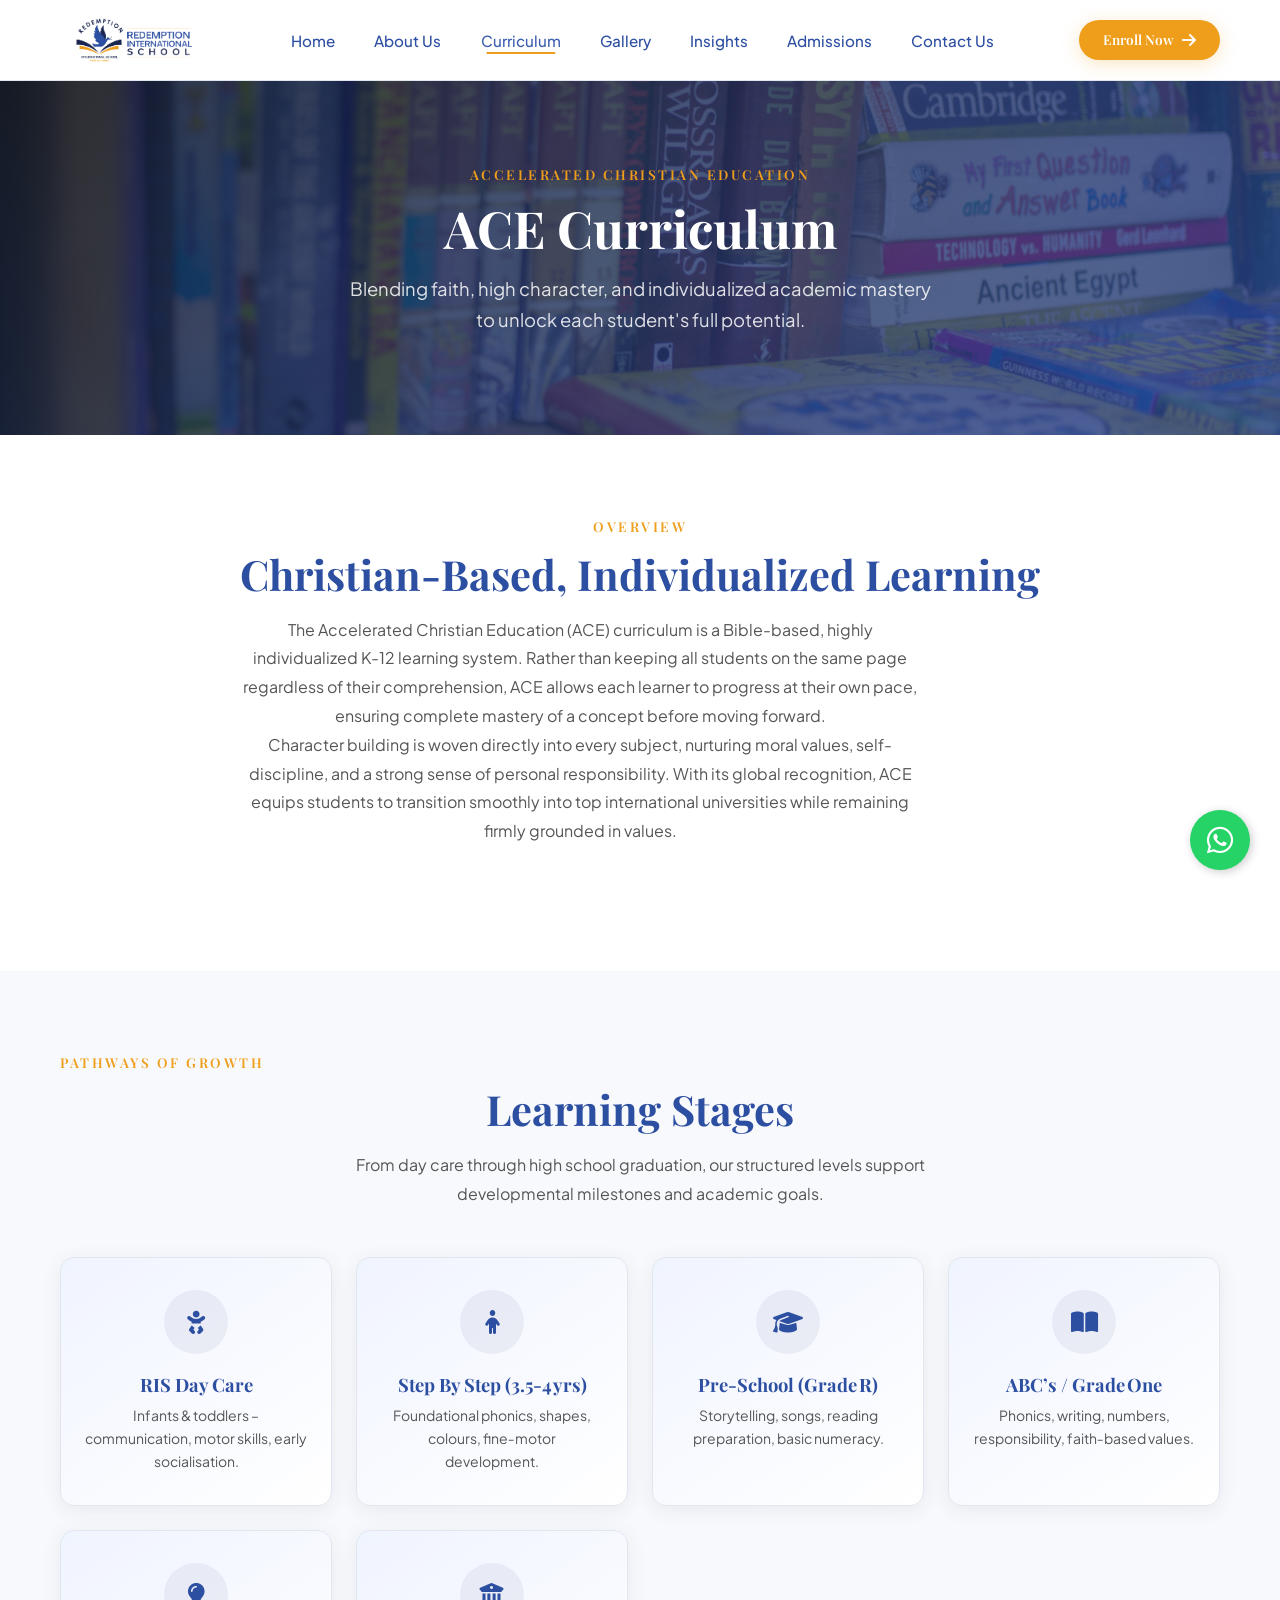
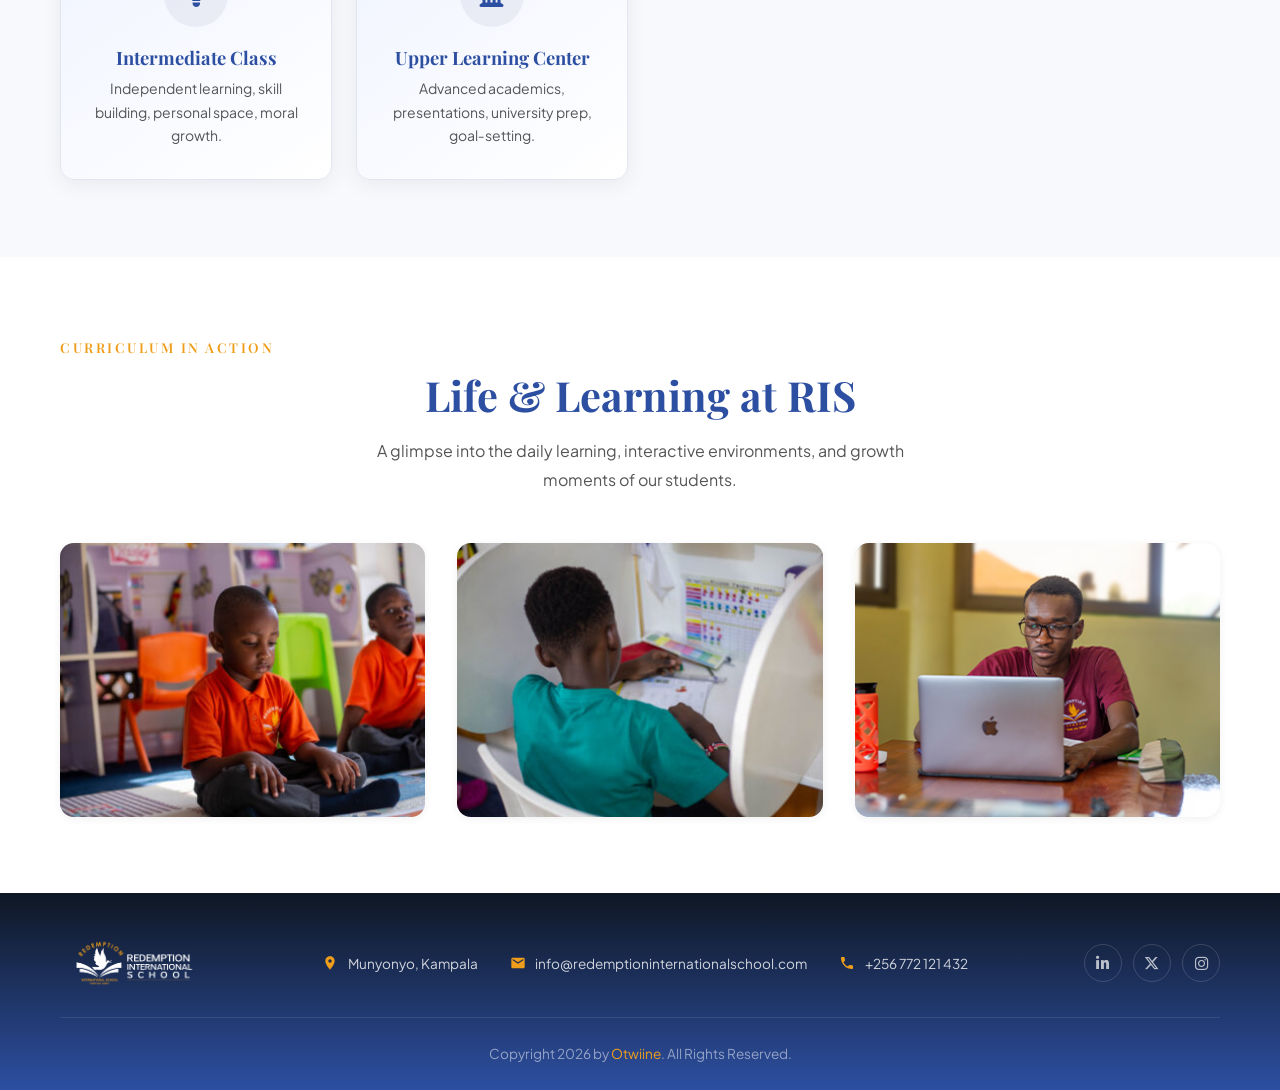
==== commit 4105da91: "refactor: unify footer layout and clean up global styling Standardize footer design across all websi" ====
--- a/ace.html
+++ b/ace.html
@@ -123,17 +123,14 @@
         <!-- Image 1 -->
         <div class="gallery-item">
           <img src="Assets/Images/Gallery/preschool.jpeg" alt="Preschool Learning">
-          <div class="overlay"><span>Early Discovery & Phonics</span></div>
         </div>
         <!-- Image 2 -->
         <div class="gallery-item">
           <img src="Assets/Images/Gallery/Focus.jpeg" alt="Individualized Focus">
-          <div class="overlay"><span>Self-Paced Mastery & Study</span></div>
         </div>
         <!-- Image 3 -->
         <div class="gallery-item">
           <img src="Assets/Images/Gallery/Upper.jpg" alt="Upper Learning">
-          <div class="overlay"><span>Collaborative Problem Solving</span></div>
         </div>
       </div>
     </div>
@@ -142,9 +139,37 @@
   <!-- FOOTER -->
   <footer class="footer" id="footer">
     <div class="container">
-      <div class="footer-top">
-        <div class="footer-logo"><a href="index.html" class="logo"><img src="Assets/Images/Logos/ris-logo-1.png"
-              alt="RIS Logo"></a></div>
+      <div class="footer-main">
+        <div class="footer-logo">
+          <a href="index.html" class="logo">
+            <img src="Assets/Images/Logos/ris-logo-1.png" alt="RIS Logo">
+          </a>
+        </div>
+
+        <div class="footer-contact-row">
+          <div class="footer-contact-item">
+            <svg viewBox="0 0 24 24">
+              <path
+                d="M12 2C8.13 2 5 5.13 5 9c0 5.25 7 13 7 13s7-7.75 7-13c0-3.87-3.13-7-7-7zm0 9.5c-1.38 0-2.5-1.12-2.5-2.5S10.62 6.5 12 6.5s2.5 1.12 2.5 2.5S13.38 11.5 12 11.5z" />
+            </svg>
+            <span>Munyonyo, Kampala</span>
+          </div>
+          <div class="footer-contact-item">
+            <svg viewBox="0 0 24 24">
+              <path
+                d="M20 4H4c-1.1 0-2 .9-2 2v12c0 1.1.9 2 2 2h16c1.1 0 2-.9 2-2V6c0-1.1-.9-2-2-2zm0 4l-8 5-8-5V6l8 5 8-5v2z" />
+            </svg>
+            <a href="mailto:info@redemptioninternationalschool.com">info@redemptioninternationalschool.com</a>
+          </div>
+          <div class="footer-contact-item">
+            <svg viewBox="0 0 24 24">
+              <path
+                d="M6.62 10.79c1.44 2.83 3.76 5.14 6.59 6.59l2.2-2.2c.27-.27.67-.36 1.02-.24 1.12.37 2.33.57 3.57.57.55 0 1 .45 1 1V20c0 .55-.45 1-1 1-9.39 0-17-7.61-17-17 0-.55.45-1 1-1h3.5c.55 0 1 .45 1 1 0 1.25.2 2.45.57 3.57.11.35.03.74-.25 1.02l-2.2 2.2z" />
+            </svg>
+            <a href="tel:+256772121432">+256 772 121 432</a>
+          </div>
+        </div>
+
         <div class="footer-socials">
           <a href="https://www.linkedin.com/company/redemption-international-school/" target="_blank"
             rel="noopener noreferrer" aria-label="LinkedIn"><i class="fab fa-linkedin-in"></i></a>
@@ -154,43 +179,11 @@
             aria-label="Instagram"><i class="fab fa-instagram"></i></a>
         </div>
       </div>
-      <div class="footer-grid">
-        <div class="footer-col">
-          <h3>About Us</h3>
-          <p>Redemption International School (RIS) offers the ACE curriculum, nurturing joyful learning in Uganda.</p>
-        </div>
-        <div class="footer-col">
-          <h3>Quick Links</h3>
-          <ul>
-            <li><a href="index.html#about"><i class="fas fa-chevron-right" style="font-size:0.6rem;"></i> About Us</a>
-            </li>
-            <li><a href="curriculum.html"><i class="fas fa-chevron-right" style="font-size:0.6rem;"></i> Our
-                Curriculum</a></li>
-            <li><a href="insights.html"><i class="fas fa-chevron-right" style="font-size:0.6rem;"></i> Insights</a></li>
-            <li><a href="contact.html"><i class="fas fa-chevron-right" style="font-size:0.6rem;"></i> Contact Us</a>
-            </li>
-          </ul>
-        </div>
-        <div class="footer-col">
-          <h3>Contact Us</h3>
-          <div class="footer-contact-item"><svg viewBox="0 0 24 24">
-              <path
-                d="M12 2C8.13 2 5 5.13 5 9c0 5.25 7 13 7 13s7-7.75 7-13c0-3.87-3.13-7-7-7zm0 9.5c-1.38 0-2.5-1.12-2.5-2.5S10.62 6.5 12 6.5s2.5 1.12 2.5 2.5S13.38 11.5 12 11.5z" />
-            </svg>House 1 Tenywa Road, Munyonyo Kampala.</div>
-          <div class="footer-contact-item"><svg viewBox="0 0 24 24">
-              <path
-                d="M20 4H4c-1.1 0-2 .9-2 2v12c0 1.1.9 2 2 2h16c1.1 0 2-.9 2-2V6c0-1.1-.9-2-2-2zm0 4l-8 5-8-5V6l8 5 8-5v2z" />
-            </svg><a href="mailto:info@redemptioninternationalschool.com">info@redemptioninternationalschool.com</a>
-          </div>
-          <div class="footer-contact-item"><svg viewBox="0 0 24 24">
-              <path
-                d="M6.62 10.79c1.44 2.83 3.76 5.14 6.59 6.59l2.2-2.2c.27-.27.67-.36 1.02-.24 1.12.37 2.33.57 3.57.57.55 0 1 .45 1 1V20c0 .55-.45 1-1 1-9.39 0-17-7.61-17-17 0-.55.45-1 1-1h3.5c.55 0 1 .45 1 1 0 1.25.2 2.45.57 3.57.11.35.03.74-.25 1.02l-2.2 2.2z" />
-            </svg>+256 772 121 432<br>+256 772 120 071</div>
-        </div>
-      </div>
+
+      <hr class="footer-divider">
+
       <div class="footer-bottom">
-        <p>Copyright <span id="footerYear"></span> by <a href="https://github.com/Otwiine" target="_blank">Otwiine</a>.
-          All Rights Reserved.</p>
+        <p>Copyright 2026 by <a href="https://github.com/Otwiine" target="_blank">Otwiine</a>. All Rights Reserved.</p>
       </div>
     </div>
   </footer>
--- a/style.css
+++ b/style.css
@@ -541,27 +541,6 @@
   transform: scale(1.05);
 }
 
-.gallery-item .overlay {
-  position: absolute;
-  inset: 0;
-  background: linear-gradient(to top, rgba(26, 46, 90, 0.8), transparent);
-  opacity: 0;
-  transition: opacity var(--transition);
-  display: flex;
-  align-items: flex-end;
-  padding: 1.5rem;
-}
-
-.gallery-item:hover .overlay {
-  opacity: 1;
-}
-
-.gallery-item .overlay span {
-  color: var(--clr-white);
-  font-weight: 600;
-  font-size: 1.1rem;
-}
-
 @media (max-width: 768px) {
   .gallery-grid {
     grid-template-columns: repeat(auto-fill, minmax(250px, 1fr));
@@ -838,6 +817,9 @@
   gap: 1.2rem;
   transition: all var(--transition);
   border-bottom: 3px solid transparent;
+  text-decoration: none;
+  color: inherit;
+  cursor: pointer;
 }
 
 .info-box:hover {
@@ -1150,41 +1132,43 @@
 
 
 /* ============================================
-   CTA BANNER (Lifetime of Confidence)
+   CTA BANNER (Full-width Section on Index)
    ============================================ */
-.cta-banner {
+section.cta-banner {
   position: relative;
   padding: clamp(3.5rem, 7vw, 6rem) 1.25rem;
   background: var(--clr-dark);
   overflow: hidden;
-}
-
-.cta-banner-bg {
+  border-radius: 0;
+  margin-bottom: 0;
+}
+
+section.cta-banner .cta-banner-bg {
   position: absolute;
   inset: 0;
   z-index: 0;
 }
 
-.cta-banner-bg img {
+section.cta-banner .cta-banner-bg img {
   width: 100%;
   height: 100%;
   object-fit: cover;
 }
 
-.cta-banner-overlay {
+section.cta-banner .cta-banner-overlay {
   position: absolute;
   inset: 0;
   background: rgba(0, 0, 0, 0.4);
   z-index: 1;
 }
 
-.cta-banner .container {
+section.cta-banner .container {
   position: relative;
   z-index: 2;
   text-align: center;
 }
 
-.cta-banner h5 {
+section.cta-banner h5 {
   font-size: var(--fs-h5);
   color: var(--clr-accent);
   text-transform: uppercase;
@@ -1192,7 +1176,7 @@
   margin-bottom: 0.8rem;
 }
 
-.cta-banner h2 {
+section.cta-banner h2 {
   font-size: var(--fs-h2);
   color: var(--clr-white);
   margin-bottom: 2rem;
@@ -1538,28 +1522,45 @@
 .footer {
   background: var(--grad-dark);
   color: rgba(255, 255, 255, 0.7);
-  padding: 2.5rem 1.25rem 0;
-}
-
-.footer .logo-text {
-  color: var(--clr-white);
-}
-
-.footer .logo-text span {
-  color: rgba(255, 255, 255, 0.7);
-}
-
-.footer-top {
+  padding: 2.5rem 1.25rem 1.5rem;
+}
+
+.footer-main {
   display: flex;
   justify-content: space-between;
   align-items: center;
-  padding-bottom: 1.2rem;
-  border-bottom: 1px solid rgba(255, 255, 255, 0.08);
-  margin-bottom: 1.5rem;
-}
-
-.footer-logo .logo-text {
-  font-size: 1.3rem;
+  gap: 2rem;
+  padding-bottom: 1.5rem;
+}
+
+.footer-logo img {
+  max-height: 60px;
+}
+
+.footer-contact-row {
+  display: flex;
+  gap: 2rem;
+  flex: 1;
+  justify-content: center;
+}
+
+.footer-contact-item {
+  display: flex;
+  align-items: center;
+  gap: 0.6rem;
+}
+
+.footer-contact-item svg {
+  width: 16px;
+  height: 16px;
+  fill: var(--clr-accent);
+}
+
+.footer-contact-item span,
+.footer-contact-item a {
+  font-size: 0.85rem;
+  color: rgba(255, 255, 255, 0.8);
+  white-space: nowrap;
 }
 
 .footer-socials {
@@ -1568,15 +1569,15 @@
 }
 
 .footer-socials a {
-  width: 40px;
-  height: 40px;
+  width: 38px;
+  height: 38px;
   border-radius: 50%;
   border: 1px solid rgba(255, 255, 255, 0.15);
   display: flex;
   align-items: center;
   justify-content: center;
   color: rgba(255, 255, 255, 0.7);
-  font-size: 1rem;
+  font-size: 0.95rem;
   transition: all var(--transition);
 }
 
@@ -1586,81 +1587,43 @@
   color: var(--clr-white);
 }
 
-.footer-grid {
-  display: grid;
-  grid-template-columns: 1.5fr 1fr 1.5fr;
-  gap: 2.5rem;
-  padding: 1.5rem 0;
-}
-
-.footer-col h3 {
-  font-size: 1.05rem;
-  color: var(--clr-white);
-  margin-bottom: 1.2rem;
-  font-weight: 600;
-}
-
-.footer-col p {
-  font-size: var(--fs-small);
-  line-height: 1.8;
-}
-
-.footer-col ul li {
-  margin-bottom: 0.6rem;
-}
-
-.footer-col ul li a {
-  font-size: var(--fs-small);
-  color: rgba(255, 255, 255, 0.65);
-  transition: all var(--transition);
-  display: inline-flex;
-  align-items: center;
-  gap: 0.3rem;
-}
-
-.footer-col ul li a:hover {
-  color: var(--clr-accent);
-  padding-left: 4px;
-}
-
-.footer-contact-item {
-  display: flex;
-  align-items: flex-start;
-  gap: 0.75rem;
-  margin-bottom: 1rem;
-}
-
-.footer-contact-item svg {
-  width: 16px;
-  height: 16px;
-  min-width: 16px;
-  fill: var(--clr-accent);
-  margin-top: 3px;
-}
-
-.footer-contact-item span {
-  font-size: var(--fs-small);
-  line-height: 1.6;
-}
-
-.footer-contact-item a {
-  color: rgba(255, 255, 255, 0.7);
-}
-
-.footer-contact-item a:hover {
-  color: var(--clr-accent);
+.footer-divider {
+  border: 0;
+  border-top: 1px solid rgba(255, 255, 255, 0.1);
+  margin: 0;
 }
 
 .footer-bottom {
-  border-top: 1px solid rgba(255, 255, 255, 0.1);
-  padding: 1.5rem 0;
+  padding-top: 1.5rem;
   text-align: center;
-  font-size: var(--fs-small);
-  color: rgba(255, 255, 255, 0.45);
+}
+
+.footer-bottom p {
+  font-size: 0.85rem;
+  color: rgba(255, 255, 255, 0.5);
 }
 
 .footer-bottom a {
   color: var(--clr-accent);
+  transition: color var(--transition);
+}
+
+.footer-bottom a:hover {
+  color: var(--clr-white);
+  text-decoration: underline;
+}
+
+@media (max-width: 1024px) {
+  .footer-main {
+    flex-direction: column;
+    text-align: center;
+    gap: 1.5rem;
+  }
+  
+  .footer-contact-row {
+    flex-direction: column;
+    gap: 1rem;
+  }
 }
 
 
@@ -2079,7 +2042,7 @@
   line-height: 1.6;
 }
 
-.cta-banner {
+div.cta-banner {
   background: var(--clr-primary);
   color: var(--clr-white);
   border-radius: var(--radius-lg);
@@ -2091,13 +2054,13 @@
   margin-bottom: 2rem;
 }
 
-.cta-banner h2 {
+div.cta-banner h2 {
   font-size: 2.25rem;
   margin-bottom: 1rem;
   color: var(--clr-white);
 }
 
-.cta-banner p {
+div.cta-banner p {
   font-size: 1.1rem;
   margin-bottom: 2rem;
   opacity: 0.9;
@@ -2106,17 +2069,17 @@
   margin-right: auto;
 }
 
-.cta-banner .btn {
+div.cta-banner .btn {
   margin: 0 0.5rem;
 }
 
-.cta-banner .btn-secondary {
+div.cta-banner .btn-secondary {
   background: transparent;
   border: 2px solid var(--clr-white);
   color: var(--clr-white);
 }
 
-.cta-banner .btn-secondary:hover {
+div.cta-banner .btn-secondary:hover {
   background: var(--clr-white);
   color: var(--clr-primary);
 }
@@ -2142,15 +2105,15 @@
     gap: 2rem;
   }
 
-  .cta-banner {
+  div.cta-banner {
     padding: 3rem 1.5rem;
   }
 
-  .cta-banner h2 {
+  div.cta-banner h2 {
     font-size: 1.75rem;
   }
 
-  .cta-banner .btn {
+  div.cta-banner .btn {
     display: block;
     margin: 1rem auto;
     width: 80%;
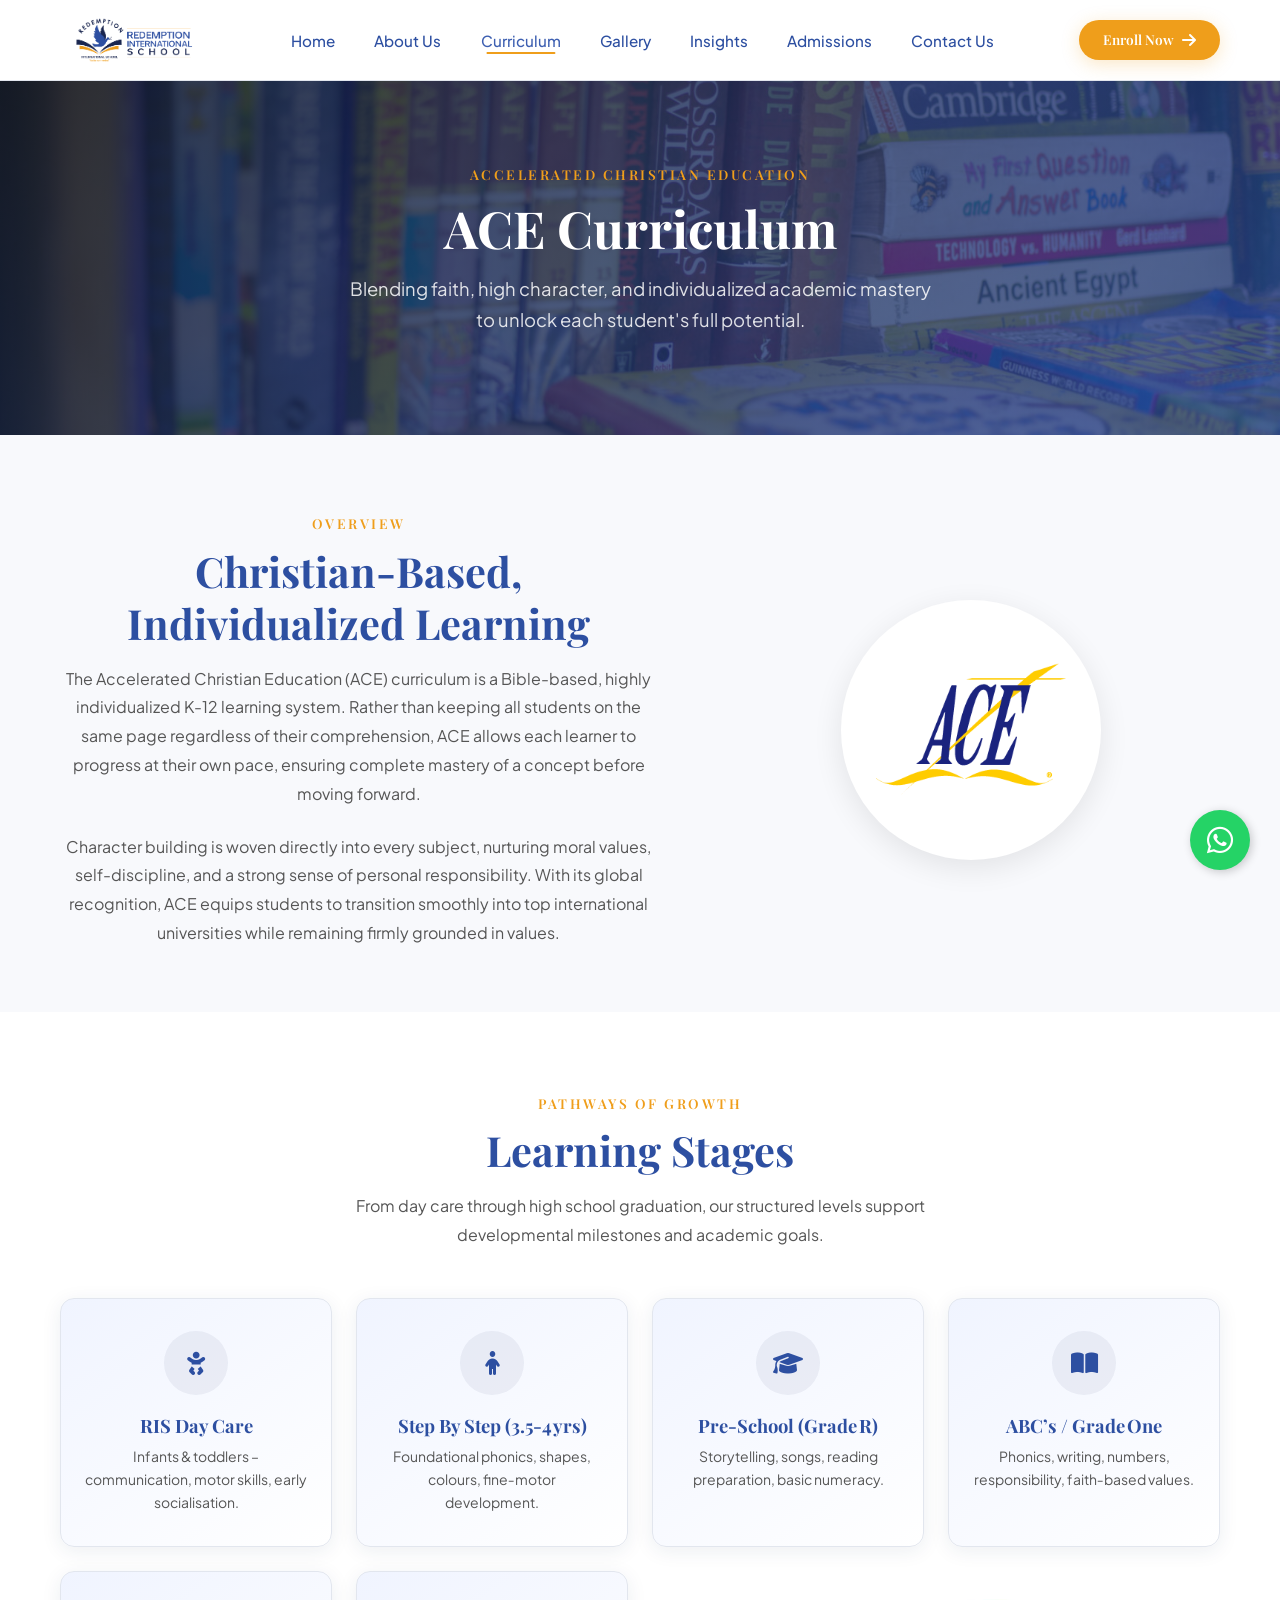
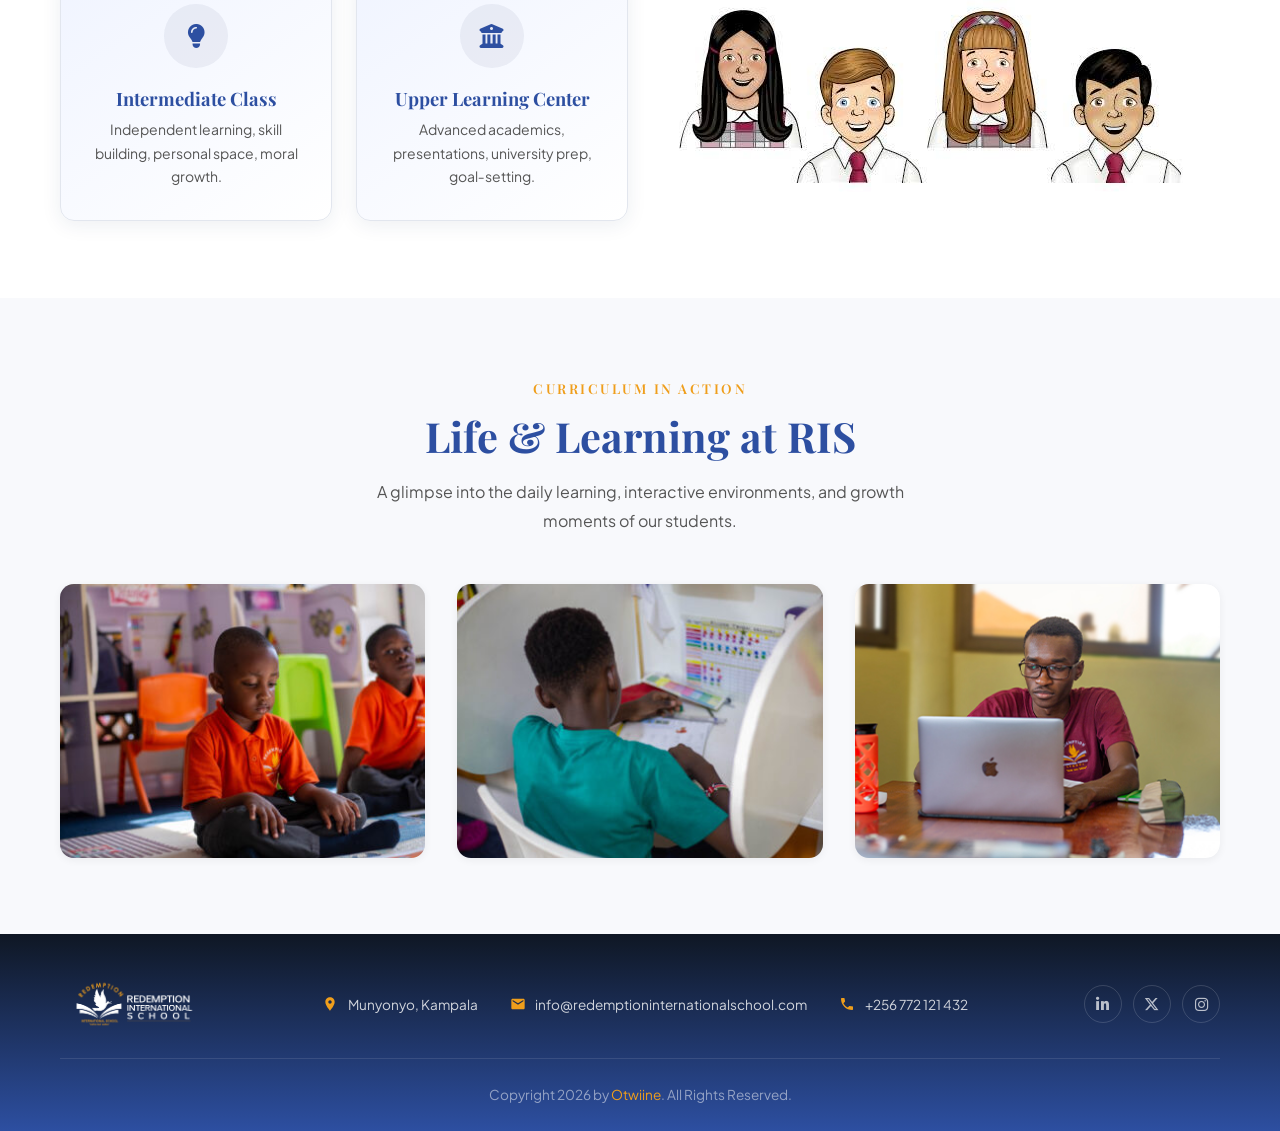
==== commit ac9dfc92: "feat: update curriculum and language pages with new assets, layout improvements, and Migz Langz part" ====
--- a/ace.html
+++ b/ace.html
@@ -52,29 +52,38 @@
   </section>
 
   <!-- INTRO SECTION -->
-  <section class="section-pad" id="curriculum-intro">
-    <div class="container">
-      <div class="text-center" style="max-width: 800px; margin: 0 auto 3rem;">
-        <span class="subtitle centered">Overview</span>
-        <h2 class="section-heading">Christian-Based, Individualized Learning</h2>
-        <p class="section-text">
-          The Accelerated Christian Education (ACE) curriculum is a Bible-based, highly individualized K-12 learning system. Rather than keeping all students on the same page regardless of their comprehension, ACE allows each learner to progress at their own pace, ensuring complete mastery of a concept before moving forward. 
+  <section class="section-pad" id="curriculum-intro" style="background-color: var(--clr-light); padding-bottom: 4rem;">
+    <div class="container">
+      <div class="robotics-grid" style="margin-bottom: 0;">
+        <div class="robotics-intro-text" style="display: flex; flex-direction: column; align-items: center; justify-content: center; text-align: center;">
+          <span class="subtitle centered">Overview</span>
+          <h2 class="section-heading" style="text-align: center;">Christian-Based, Individualized Learning</h2>
+          <p class="section-text" style="margin: 0 auto 1.5rem; text-align: center;">
+            The Accelerated Christian Education (ACE) curriculum is a Bible-based, highly individualized K-12 learning system. Rather than keeping all students on the same page regardless of their comprehension, ACE allows each learner to progress at their own pace, ensuring complete mastery of a concept before moving forward.
+          </p>
+          <p class="section-text" style="margin: 0 auto; text-align: center;">
+            Character building is woven directly into every subject, nurturing moral values, self-discipline, and a strong sense of personal responsibility. With its global recognition, ACE equips students to transition smoothly into top international universities while remaining firmly grounded in values.
+          </p>
+        </div>
+        <div style="display: flex; align-items: center; justify-content: center; padding: 1rem;">
+          <div style="background-color: var(--clr-white); width: 260px; height: 260px; border-radius: 50%; display: flex; align-items: center; justify-content: center; box-shadow: var(--shadow-md); padding: 2.2rem; transition: transform var(--transition);">
+            <img src="Assets/Images/Logos/ace.png" alt="ACE Logo" style="max-width: 100%; height: auto; object-fit: contain;">
+          </div>
+        </div>
+      </div>
+    </div>
+  </section>
+
+  <!-- STAGES GRID -->
+  <section class="section-pad" id="stages" style="background-color: var(--clr-white);">
+    <div class="container">
+      <div class="text-center" style="margin-bottom: 3rem;">
+        <span class="subtitle centered">Pathways of Growth</span>
+        <h2 class="section-heading">Learning Stages</h2>
+        <p class="section-text" style="max-width: 600px; margin: 0 auto;">
+          From day care through high school graduation, our structured levels support developmental milestones and academic goals.
         </p>
-        <p class="section-text">
-          Character building is woven directly into every subject, nurturing moral values, self-discipline, and a strong sense of personal responsibility. With its global recognition, ACE equips students to transition smoothly into top international universities while remaining firmly grounded in values.
-        </p>
-      </div>
-    </div>
-  </section>
-
-  <!-- STAGES GRID -->
-  <section class="section-pad" id="stages" style="background-color: var(--clr-light);">
-    <div class="container">
-      <span class="subtitle centered">Pathways of Growth</span>
-      <h2 class="section-heading text-center">Learning Stages</h2>
-      <p class="section-text text-center" style="max-width: 600px; margin: 0 auto 3rem;">
-        From day care through high school graduation, our structured levels support developmental milestones and academic goals.
-      </p>
+      </div>
       <div class="values-grid stagger-children">
         <div class="value-card">
           <div class="icon-circle"><i class="fas fa-baby"></i></div>
@@ -106,18 +115,24 @@
           <h3>Upper Learning Center</h3>
           <p>Advanced academics, presentations, university prep, goal‑setting.</p>
         </div>
+        <!-- Image next to Upper Learning Center -->
+        <div class="value-card-image">
+          <img src="Assets/Images/ace.jpg" alt="ACE Learning Center">
+        </div>
       </div>
     </div>
   </section>
 
   <!-- GALLERY SECTION -->
-  <section class="section-pad" id="curriculum-gallery" style="background-color: var(--clr-white);">
-    <div class="container">
-      <span class="subtitle centered">Curriculum in Action</span>
-      <h2 class="section-heading text-center">Life & Learning at RIS</h2>
-      <p class="section-text text-center" style="max-width: 600px; margin: 0 auto 2rem;">
-        A glimpse into the daily learning, interactive environments, and growth moments of our students.
-      </p>
+  <section class="section-pad" id="curriculum-gallery" style="background-color: var(--clr-light);">
+    <div class="container">
+      <div class="text-center" style="margin-bottom: 2rem;">
+        <span class="subtitle centered">Curriculum in Action</span>
+        <h2 class="section-heading">Life & Learning at RIS</h2>
+        <p class="section-text" style="max-width: 600px; margin: 0 auto;">
+          A glimpse into the daily learning, interactive environments, and growth moments of our students.
+        </p>
+      </div>
 
       <div class="gallery-grid">
         <!-- Image 1 -->
--- a/style.css
+++ b/style.css
@@ -93,6 +93,17 @@
   transition: color var(--transition);
 }
 
+.text-link {
+  color: var(--clr-accent);
+  font-weight: 600;
+  text-decoration: underline;
+  transition: all var(--transition);
+}
+
+.text-link:hover {
+  color: var(--clr-primary);
+}
+
 ul,
 ol {
   list-style: none;
@@ -999,6 +1010,12 @@
   box-shadow: var(--shadow-lg);
 }
 
+.why-us-image img {
+  width: 100%;
+  height: auto;
+  display: block;
+}
+
 
 /* ============================================
    FEATURES STRIP
@@ -1094,6 +1111,26 @@
 
 .value-card:hover::before {
   transform: scaleX(1);
+}
+
+.value-card-image {
+  grid-column: span 2;
+  border-radius: var(--radius-md);
+  overflow: hidden;
+  height: 100%;
+  min-height: 220px;
+  display: flex;
+  align-items: center;
+  justify-content: center;
+}
+
+.value-card-image img {
+  max-width: 100%;
+  max-height: 100%;
+  width: auto;
+  height: auto;
+  object-fit: contain;
+  display: block;
 }
 
 .value-card:hover {
@@ -1926,6 +1963,9 @@
   .values-grid {
     grid-template-columns: 1fr;
   }
+  .value-card-image {
+    grid-column: span 1;
+  }
 }
 
 /* ============================================
@@ -1981,9 +2021,76 @@
 }
 
 .curriculum-icon {
-  font-size: 2.5rem;
-  color: var(--clr-primary);
   margin-bottom: 1.5rem;
+  display: flex;
+  justify-content: center;
+  align-items: center;
+}
+
+.curriculum-icon img {
+  height: 3.5rem;
+  width: auto;
+  object-fit: contain;
+  transition: all var(--transition);
+}
+
+.curriculum-icon:not(.multi-flags) img:hover {
+  transform: translateY(-5px) scale(1.2);
+}
+
+.curriculum-icon.multi-flags {
+  position: relative;
+  height: 5.5rem;
+  width: 100%;
+  display: flex;
+  justify-content: center;
+  align-items: center;
+  margin-bottom: 2rem;
+}
+
+.curriculum-icon.multi-flags img {
+  position: absolute;
+  height: 3.5rem;
+  width: auto;
+  object-fit: contain;
+  transition: transform 0.2s cubic-bezier(0.34, 1.56, 0.64, 1), z-index 0s;
+}
+
+/* 2 up (rotated), 1 down (front & center) */
+.curriculum-icon.multi-flags img:nth-child(1) {
+  transform: translate(-35px, -12px) rotate(-8deg);
+  z-index: 1;
+}
+
+.curriculum-icon.multi-flags img:nth-child(3) {
+  transform: translate(35px, -12px) rotate(8deg);
+  z-index: 1;
+}
+
+.curriculum-icon.multi-flags img:nth-child(2) {
+  transform: translate(0, 12px);
+  z-index: 2;
+}
+
+/* Hover micro-interaction: zoom in place, bring to top */
+.curriculum-icon.multi-flags img:hover {
+  z-index: 10;
+}
+
+.curriculum-icon.multi-flags img:nth-child(1):hover {
+  transform: translate(-35px, -20px) scale(1.25) rotate(-6deg);
+}
+
+.curriculum-icon.multi-flags img:nth-child(2):hover {
+  transform: translate(0, 2px) scale(1.25);
+}
+
+.curriculum-icon.multi-flags img:nth-child(3):hover {
+  transform: translate(35px, -20px) scale(1.25) rotate(6deg);
+}
+
+.partner-link:hover img {
+  transform: scale(1.05);
 }
 
 .curriculum-card h3 {
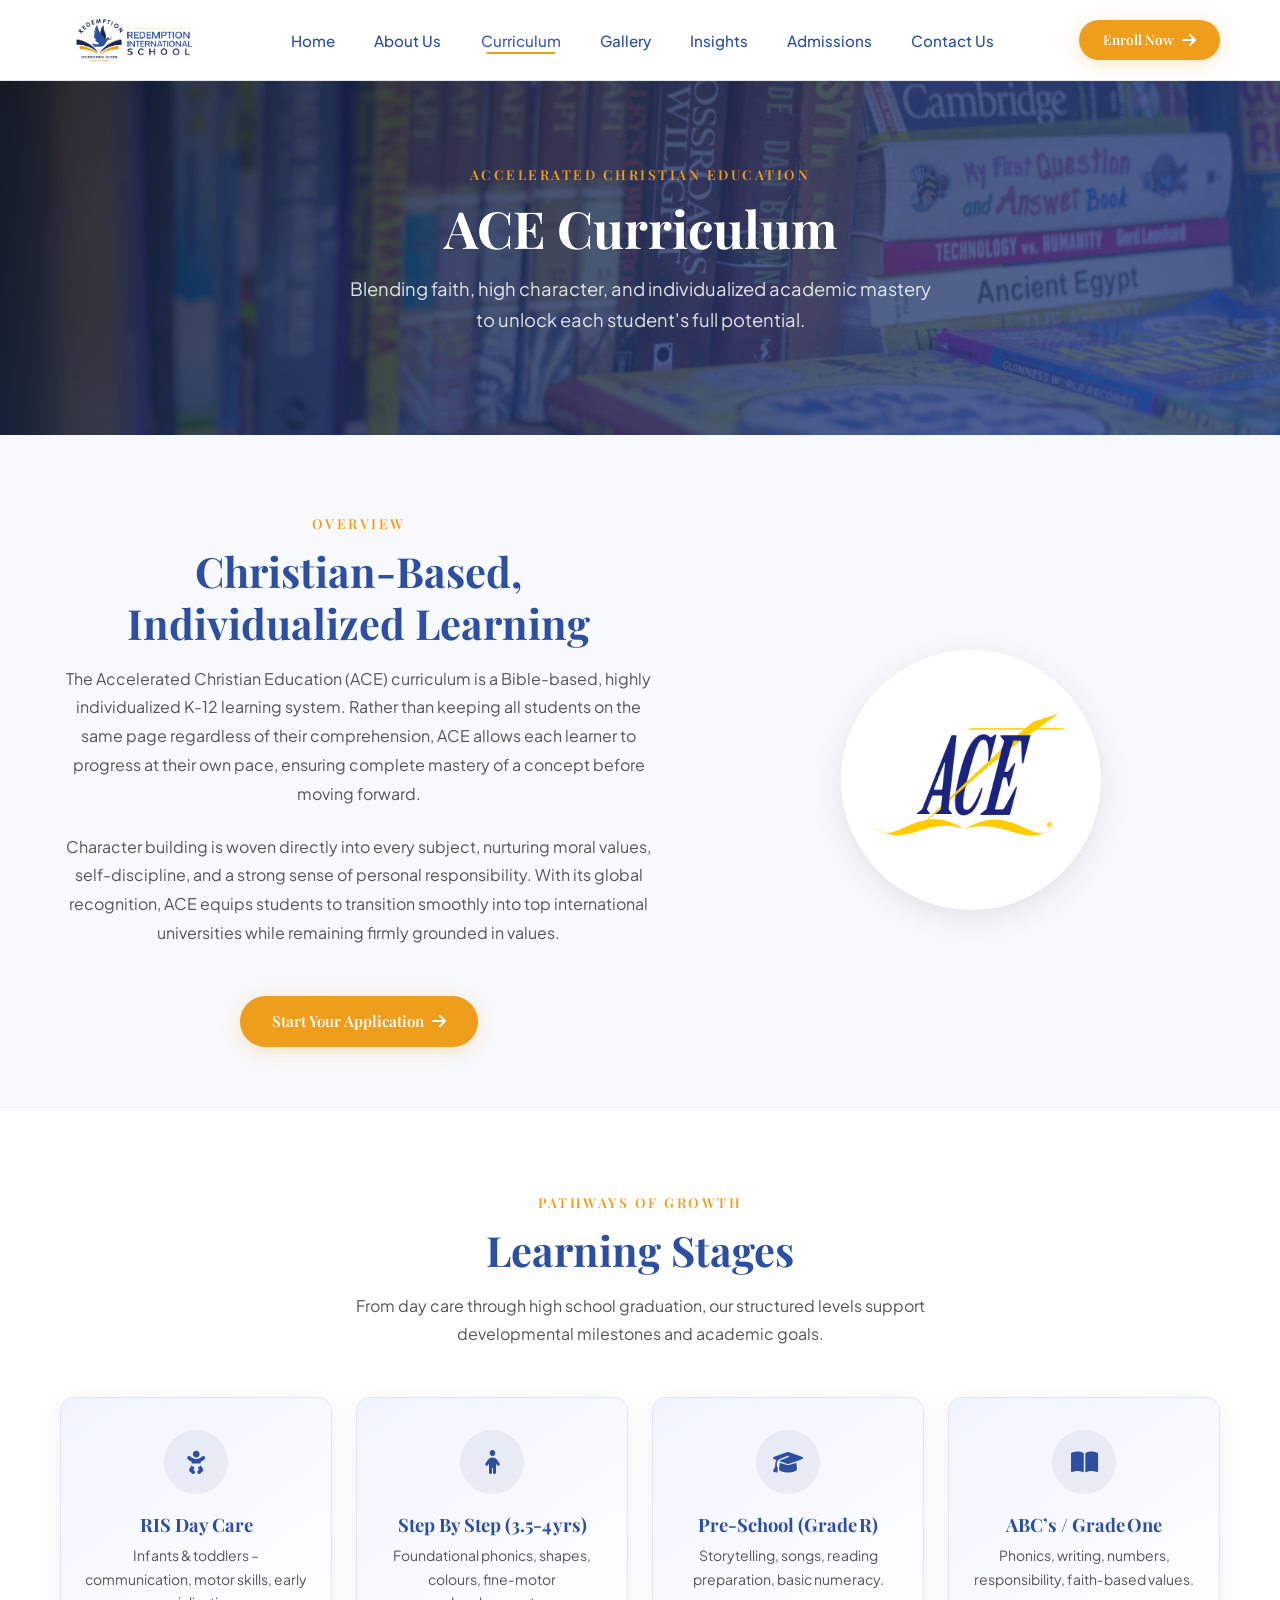
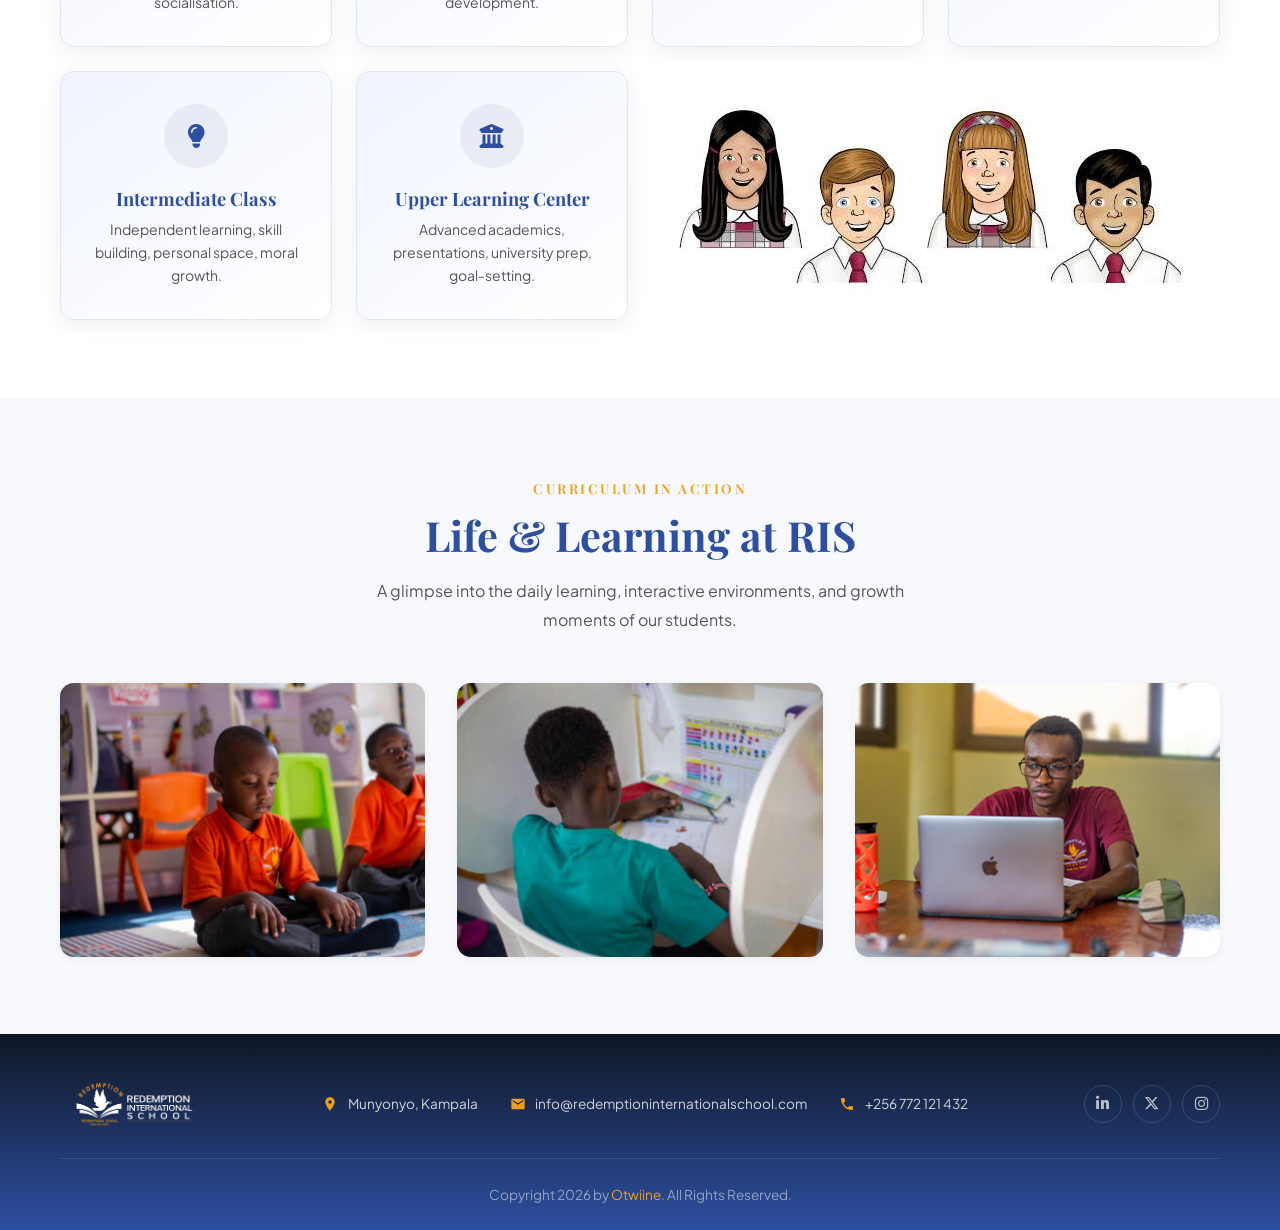
==== commit d469c808: "refactor: update branding to RIS, add calendar and application documents, and enhance robotics and i" ====
--- a/ace.html
+++ b/ace.html
@@ -4,7 +4,7 @@
 <head>
   <meta charset="UTF-8">
   <meta name="viewport" content="width=device-width, initial-scale=1.0">
-  <title>ACE Curriculum | Redemption International School</title>
+  <title>ACE Curriculum | RIS</title>
   <link rel="icon" type="image/png" href="Assets/Images/Logos/ris-logo-2.png">
   <meta name="description"
     content="Explore the Accelerated Christian Education (ACE) curriculum and learning stages at Redemption International School.">
@@ -61,9 +61,11 @@
           <p class="section-text" style="margin: 0 auto 1.5rem; text-align: center;">
             The Accelerated Christian Education (ACE) curriculum is a Bible-based, highly individualized K-12 learning system. Rather than keeping all students on the same page regardless of their comprehension, ACE allows each learner to progress at their own pace, ensuring complete mastery of a concept before moving forward.
           </p>
-          <p class="section-text" style="margin: 0 auto; text-align: center;">
+          <p class="section-text" style="margin: 0 auto 2rem; text-align: center;">
             Character building is woven directly into every subject, nurturing moral values, self-discipline, and a strong sense of personal responsibility. With its global recognition, ACE equips students to transition smoothly into top international universities while remaining firmly grounded in values.
           </p>
+          <a href="admissions.html" class="btn btn-primary" style="margin-top: 1rem;">Start Your Application <i
+              class="fas fa-arrow-right"></i></a>
         </div>
         <div style="display: flex; align-items: center; justify-content: center; padding: 1rem;">
           <div style="background-color: var(--clr-white); width: 260px; height: 260px; border-radius: 50%; display: flex; align-items: center; justify-content: center; box-shadow: var(--shadow-md); padding: 2.2rem; transition: transform var(--transition);">
--- a/style.css
+++ b/style.css
@@ -479,6 +479,19 @@
   background-repeat: no-repeat;
   color: var(--clr-white);
   text-align: center;
+  overflow: hidden;
+}
+
+.page-header-bg {
+  position: absolute;
+  inset: 0;
+  z-index: 0;
+}
+
+.page-header-video {
+  width: 100%;
+  height: 100%;
+  object-fit: cover;
 }
 
 .page-header-overlay {
@@ -1473,6 +1486,7 @@
   bottom: 30px;
   right: 30px;
   z-index: 999;
+  display: none; /* Hidden on desktop view */
 }
 
 .whatsapp-btn {
@@ -1551,8 +1565,19 @@
 
 @media (max-width: 768px) {
   .whatsapp-float {
+    display: block; /* Show wrapper on mobile */
     bottom: 20px;
     right: 20px;
+    opacity: 0;
+    pointer-events: none;
+    transform: translateY(20px);
+    transition: opacity 0.3s ease, transform 0.3s ease;
+  }
+
+  .whatsapp-float.scrolled {
+    opacity: 1;
+    pointer-events: auto;
+    transform: translateY(0);
   }
 }
 
@@ -1656,7 +1681,7 @@
     text-align: center;
     gap: 1.5rem;
   }
-  
+
   .footer-contact-row {
     flex-direction: column;
     gap: 1rem;
@@ -1963,6 +1988,7 @@
   .values-grid {
     grid-template-columns: 1fr;
   }
+
   .value-card-image {
     grid-column: span 1;
   }
@@ -2226,3 +2252,85 @@
     width: 80%;
   }
 }
+
+/* ============================================
+   PUZZLE SECTION
+   ============================================ */
+.puzzle-section {
+  margin-top: 5rem;
+  margin-bottom: 5rem;
+  background: var(--clr-white);
+}
+
+.puzzle-grid {
+  display: grid;
+  grid-template-columns: 1.2fr 1fr;
+  gap: 4rem;
+  align-items: center;
+}
+
+.puzzle-image-wrapper {
+  position: relative;
+  overflow: hidden;
+  display: flex;
+  justify-content: center;
+  align-items: center;
+}
+
+.puzzle-gif {
+  width: 100%;
+  height: auto;
+  display: block;
+  object-fit: cover;
+  transition: transform 0.5s ease;
+}
+
+.puzzle-image-wrapper:hover .puzzle-gif {
+  transform: scale(1.03);
+}
+
+.puzzle-features {
+  display: grid;
+  grid-template-columns: 1fr 1fr;
+  gap: 1.5rem;
+  margin-top: 2rem;
+}
+
+.puzzle-feature {
+  display: flex;
+  align-items: center;
+  gap: 1rem;
+  background: #f8fafc;
+  padding: 1rem 1.5rem;
+  border-radius: var(--radius-md);
+  border: 1px solid var(--clr-border);
+}
+
+.puzzle-feature i {
+  color: var(--clr-accent);
+  font-size: 1.25rem;
+}
+
+.puzzle-feature span {
+  font-size: 0.95rem;
+  font-weight: 600;
+  color: var(--clr-primary);
+}
+
+@media (max-width: 1024px) {
+  .puzzle-grid {
+    grid-template-columns: 1fr;
+    gap: 3rem;
+  }
+
+  .puzzle-section {
+    margin-top: 3rem;
+    margin-bottom: 3rem;
+  }
+}
+
+@media (max-width: 768px) {
+  .puzzle-features {
+    grid-template-columns: 1fr;
+  }
+}
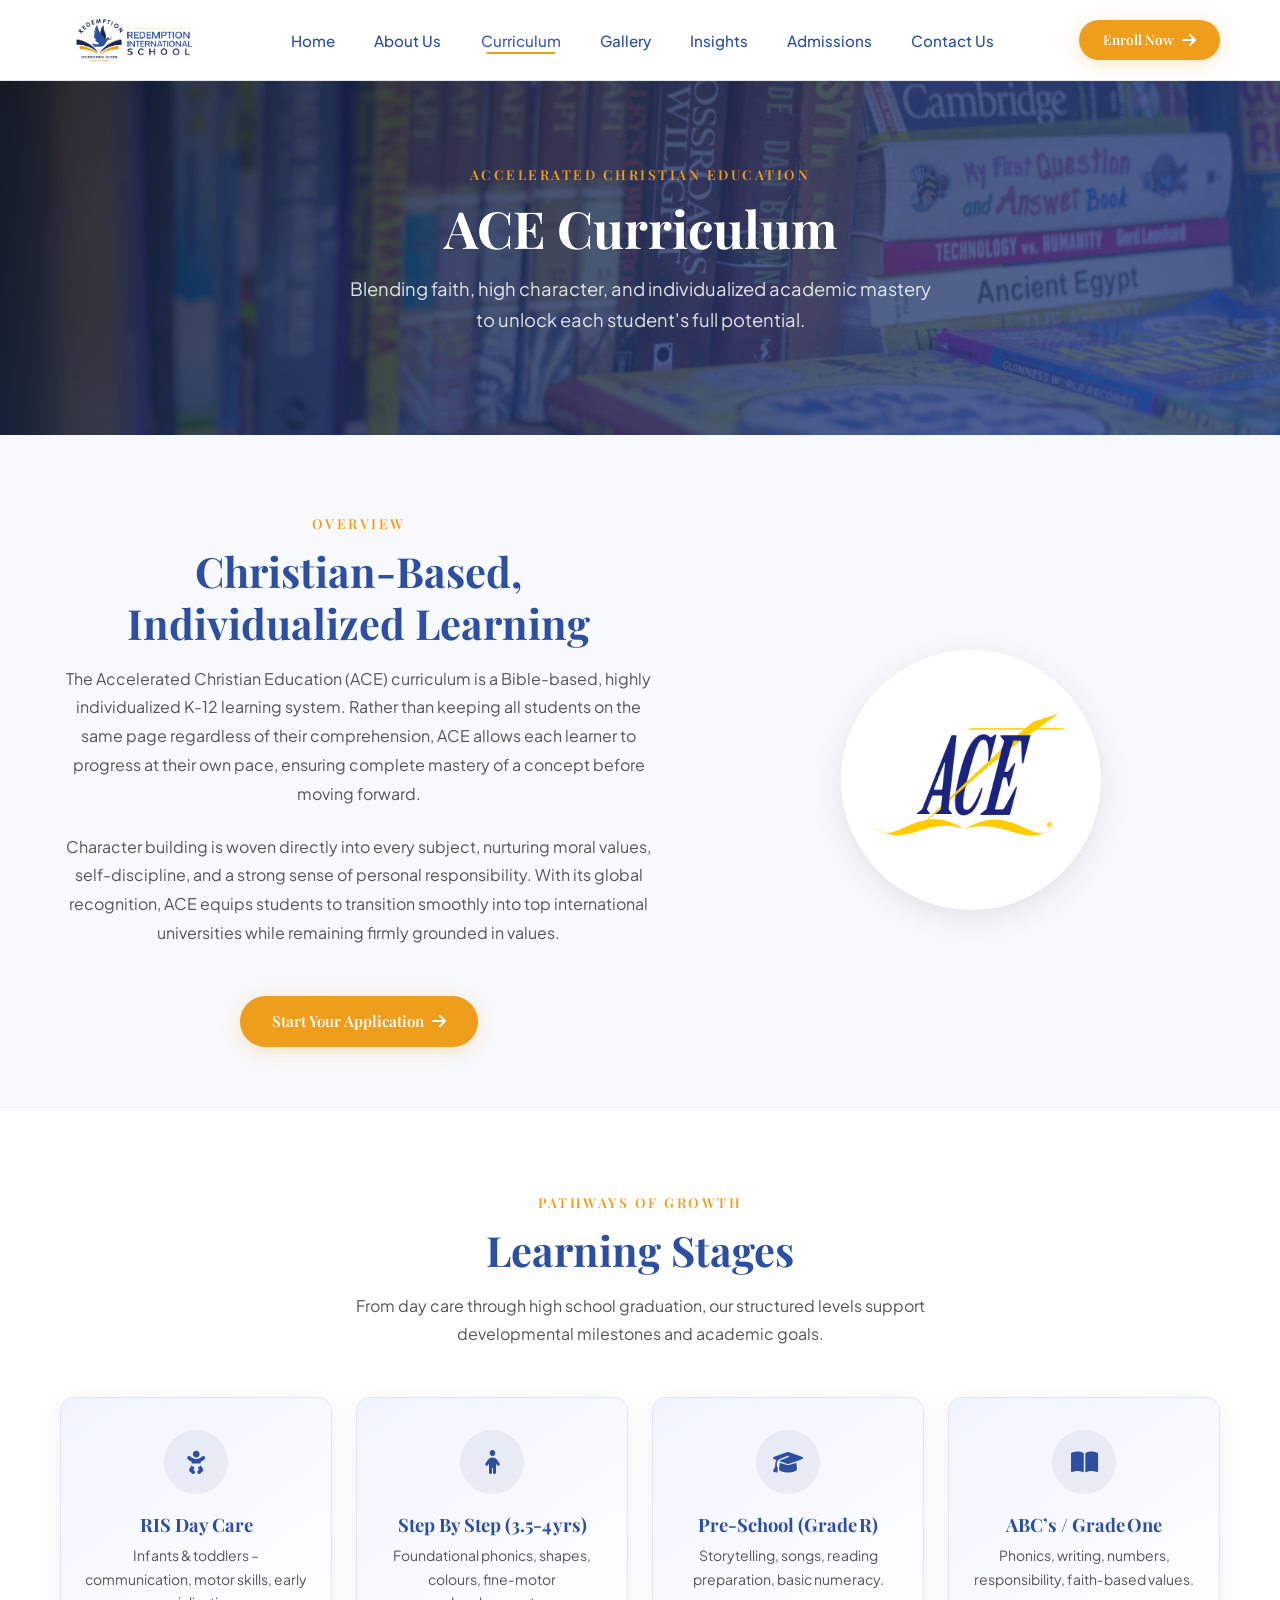
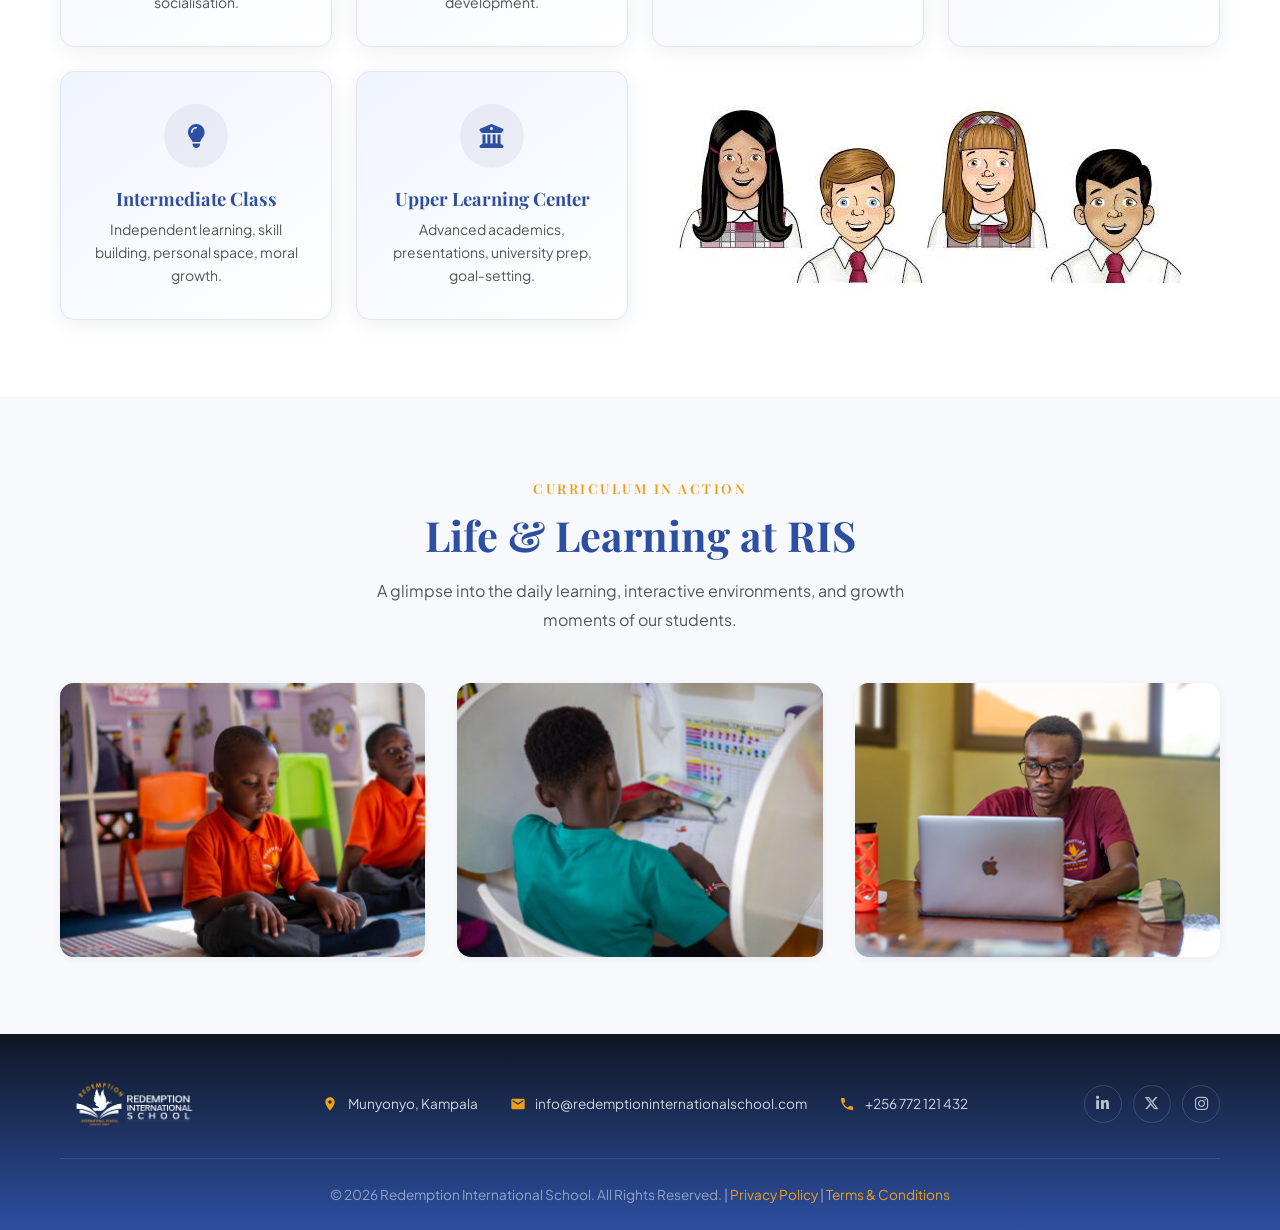
==== commit 25d0833a: "feat: add Privacy Policy and Terms & Conditions with direct relative links" ====
--- a/ace.html
+++ b/ace.html
@@ -47,7 +47,8 @@
     <div class="container">
       <span class="subtitle centered">Accelerated Christian Education</span>
       <h1 class="page-title">ACE Curriculum</h1>
-      <p class="page-desc">Blending faith, high character, and individualized academic mastery to unlock each student's full potential.</p>
+      <p class="page-desc">Blending faith, high character, and individualized academic mastery to unlock each student's
+        full potential.</p>
     </div>
   </section>
 
@@ -55,21 +56,28 @@
   <section class="section-pad" id="curriculum-intro" style="background-color: var(--clr-light); padding-bottom: 4rem;">
     <div class="container">
       <div class="robotics-grid" style="margin-bottom: 0;">
-        <div class="robotics-intro-text" style="display: flex; flex-direction: column; align-items: center; justify-content: center; text-align: center;">
+        <div class="robotics-intro-text"
+          style="display: flex; flex-direction: column; align-items: center; justify-content: center; text-align: center;">
           <span class="subtitle centered">Overview</span>
           <h2 class="section-heading" style="text-align: center;">Christian-Based, Individualized Learning</h2>
           <p class="section-text" style="margin: 0 auto 1.5rem; text-align: center;">
-            The Accelerated Christian Education (ACE) curriculum is a Bible-based, highly individualized K-12 learning system. Rather than keeping all students on the same page regardless of their comprehension, ACE allows each learner to progress at their own pace, ensuring complete mastery of a concept before moving forward.
+            The Accelerated Christian Education (ACE) curriculum is a Bible-based, highly individualized K-12 learning
+            system. Rather than keeping all students on the same page regardless of their comprehension, ACE allows each
+            learner to progress at their own pace, ensuring complete mastery of a concept before moving forward.
           </p>
           <p class="section-text" style="margin: 0 auto 2rem; text-align: center;">
-            Character building is woven directly into every subject, nurturing moral values, self-discipline, and a strong sense of personal responsibility. With its global recognition, ACE equips students to transition smoothly into top international universities while remaining firmly grounded in values.
+            Character building is woven directly into every subject, nurturing moral values, self-discipline, and a
+            strong sense of personal responsibility. With its global recognition, ACE equips students to transition
+            smoothly into top international universities while remaining firmly grounded in values.
           </p>
           <a href="admissions.html" class="btn btn-primary" style="margin-top: 1rem;">Start Your Application <i
               class="fas fa-arrow-right"></i></a>
         </div>
         <div style="display: flex; align-items: center; justify-content: center; padding: 1rem;">
-          <div style="background-color: var(--clr-white); width: 260px; height: 260px; border-radius: 50%; display: flex; align-items: center; justify-content: center; box-shadow: var(--shadow-md); padding: 2.2rem; transition: transform var(--transition);">
-            <img src="Assets/Images/Logos/ace.png" alt="ACE Logo" style="max-width: 100%; height: auto; object-fit: contain;">
+          <div
+            style="background-color: var(--clr-white); width: 260px; height: 260px; border-radius: 50%; display: flex; align-items: center; justify-content: center; box-shadow: var(--shadow-md); padding: 2.2rem; transition: transform var(--transition);">
+            <img src="Assets/Images/Logos/ace.png" alt="ACE Logo"
+              style="max-width: 100%; height: auto; object-fit: contain;">
           </div>
         </div>
       </div>
@@ -83,7 +91,8 @@
         <span class="subtitle centered">Pathways of Growth</span>
         <h2 class="section-heading">Learning Stages</h2>
         <p class="section-text" style="max-width: 600px; margin: 0 auto;">
-          From day care through high school graduation, our structured levels support developmental milestones and academic goals.
+          From day care through high school graduation, our structured levels support developmental milestones and
+          academic goals.
         </p>
       </div>
       <div class="values-grid stagger-children">
@@ -200,7 +209,7 @@
       <hr class="footer-divider">
 
       <div class="footer-bottom">
-        <p>Copyright 2026 by <a href="https://github.com/Otwiine" target="_blank">Otwiine</a>. All Rights Reserved.</p>
+        <p>&copy; 2026 Redemption International School. All Rights Reserved. | <a href="privacy-policy.html">Privacy Policy</a> | <a href="terms-and-conditions.html">Terms &amp; Conditions</a></p>
       </div>
     </div>
   </footer>
@@ -222,4 +231,4 @@
   </div>
 </body>
 
-</html>
+</html>
--- a/style.css
+++ b/style.css
@@ -1486,7 +1486,8 @@
   bottom: 30px;
   right: 30px;
   z-index: 999;
-  display: none; /* Hidden on desktop view */
+  display: none;
+  /* Hidden on desktop view */
 }
 
 .whatsapp-btn {
@@ -1565,7 +1566,8 @@
 
 @media (max-width: 768px) {
   .whatsapp-float {
-    display: block; /* Show wrapper on mobile */
+    display: block;
+    /* Show wrapper on mobile */
     bottom: 20px;
     right: 20px;
     opacity: 0;
@@ -1897,14 +1899,18 @@
     position: fixed;
     top: 0;
     right: -100%;
-    width: 280px;
+    width: 300px;
+    max-width: 85vw;
     height: 100vh;
     background: var(--clr-white);
+    display: flex;
     flex-direction: column;
-    padding: 6rem 2rem 2rem;
-    gap: 0;
+    align-items: stretch;
+    padding: 6rem 1.5rem 2.5rem;
+    gap: 0.75rem;
+    overflow-y: auto;
     transition: right var(--transition);
-    box-shadow: -8px 0 30px rgba(0, 0, 0, 0.1);
+    box-shadow: -10px 0 35px rgba(0, 0, 0, 0.15);
     z-index: 999;
   }
 
@@ -1912,22 +1918,37 @@
     right: 0;
   }
 
+  .nav-menu li {
+    width: 100%;
+    list-style: none;
+  }
+
   .nav-menu a {
+    display: flex;
+    align-items: center;
     width: 100%;
-    padding: 1.2rem 1rem;
-    font-size: 1.1rem;
+    padding: 0.95rem 1.25rem;
+    font-size: 1.05rem;
     font-weight: 600;
+    color: var(--clr-dark);
+    background: #f8fafc;
+    border: 1px solid var(--clr-border);
+    border-radius: var(--radius-sm);
+    transition: all var(--transition);
+  }
+
+  .nav-menu a:hover {
+    background: #eef2ff;
     color: var(--clr-primary);
-    border-bottom: 1px solid var(--clr-border);
-  }
-
-  .nav-menu a:last-child {
-    border-bottom: none;
+    border-color: #cbd5e1;
+    transform: translateX(4px);
   }
 
   .nav-menu a.active {
-    color: var(--clr-accent);
-    background: rgba(239, 158, 27, 0.05);
+    background: var(--clr-primary);
+    color: var(--clr-white);
+    border-color: var(--clr-primary);
+    box-shadow: 0 4px 14px rgba(45, 79, 161, 0.25);
   }
 
   .nav-menu a::after {
@@ -2333,4 +2354,78 @@
   .puzzle-features {
     grid-template-columns: 1fr;
   }
+}
+
+/* ============================================
+   CAMPUS BULLETINS & NOTICE BOARD STYLES
+   ============================================ */
+.infoboard-bulletins-grid {
+  display: grid;
+  grid-template-columns: repeat(3, 1fr);
+  gap: 1.75rem;
+  margin-top: 2rem;
+  margin-bottom: 2rem;
+}
+
+.bulletin-card {
+  background: #ffffff;
+  border-radius: var(--radius-md);
+  border: 1px solid var(--clr-border);
+  padding: 1.75rem;
+  box-shadow: var(--shadow-sm);
+  transition: all var(--transition);
+  display: flex;
+  flex-direction: column;
+}
+
+.bulletin-card:hover {
+  transform: translateY(-4px);
+  box-shadow: var(--shadow-card);
+  border-color: var(--clr-primary-light);
+}
+
+.bulletin-header {
+  display: flex;
+  align-items: center;
+  gap: 0.75rem;
+  margin-bottom: 1rem;
+}
+
+.bulletin-icon {
+  width: 40px;
+  height: 40px;
+  background: #eff6ff;
+  color: var(--clr-primary);
+  border-radius: var(--radius-sm);
+  display: flex;
+  align-items: center;
+  justify-content: center;
+  font-size: 1.15rem;
+  flex-shrink: 0;
+}
+
+.bulletin-date {
+  font-size: 0.8rem;
+  color: var(--clr-body);
+}
+
+.bulletin-card h4 {
+  font-size: 1.15rem;
+  color: var(--clr-dark);
+  margin-bottom: 0.75rem;
+  line-height: 1.4;
+}
+
+.bulletin-card p {
+  font-size: 0.9rem;
+  color: var(--clr-body);
+  line-height: 1.6;
+  margin-bottom: 1.25rem;
+  flex-grow: 1;
+}
+
+@media (max-width: 1024px) {
+  .infoboard-bulletins-grid {
+    grid-template-columns: 1fr;
+  }
 }
